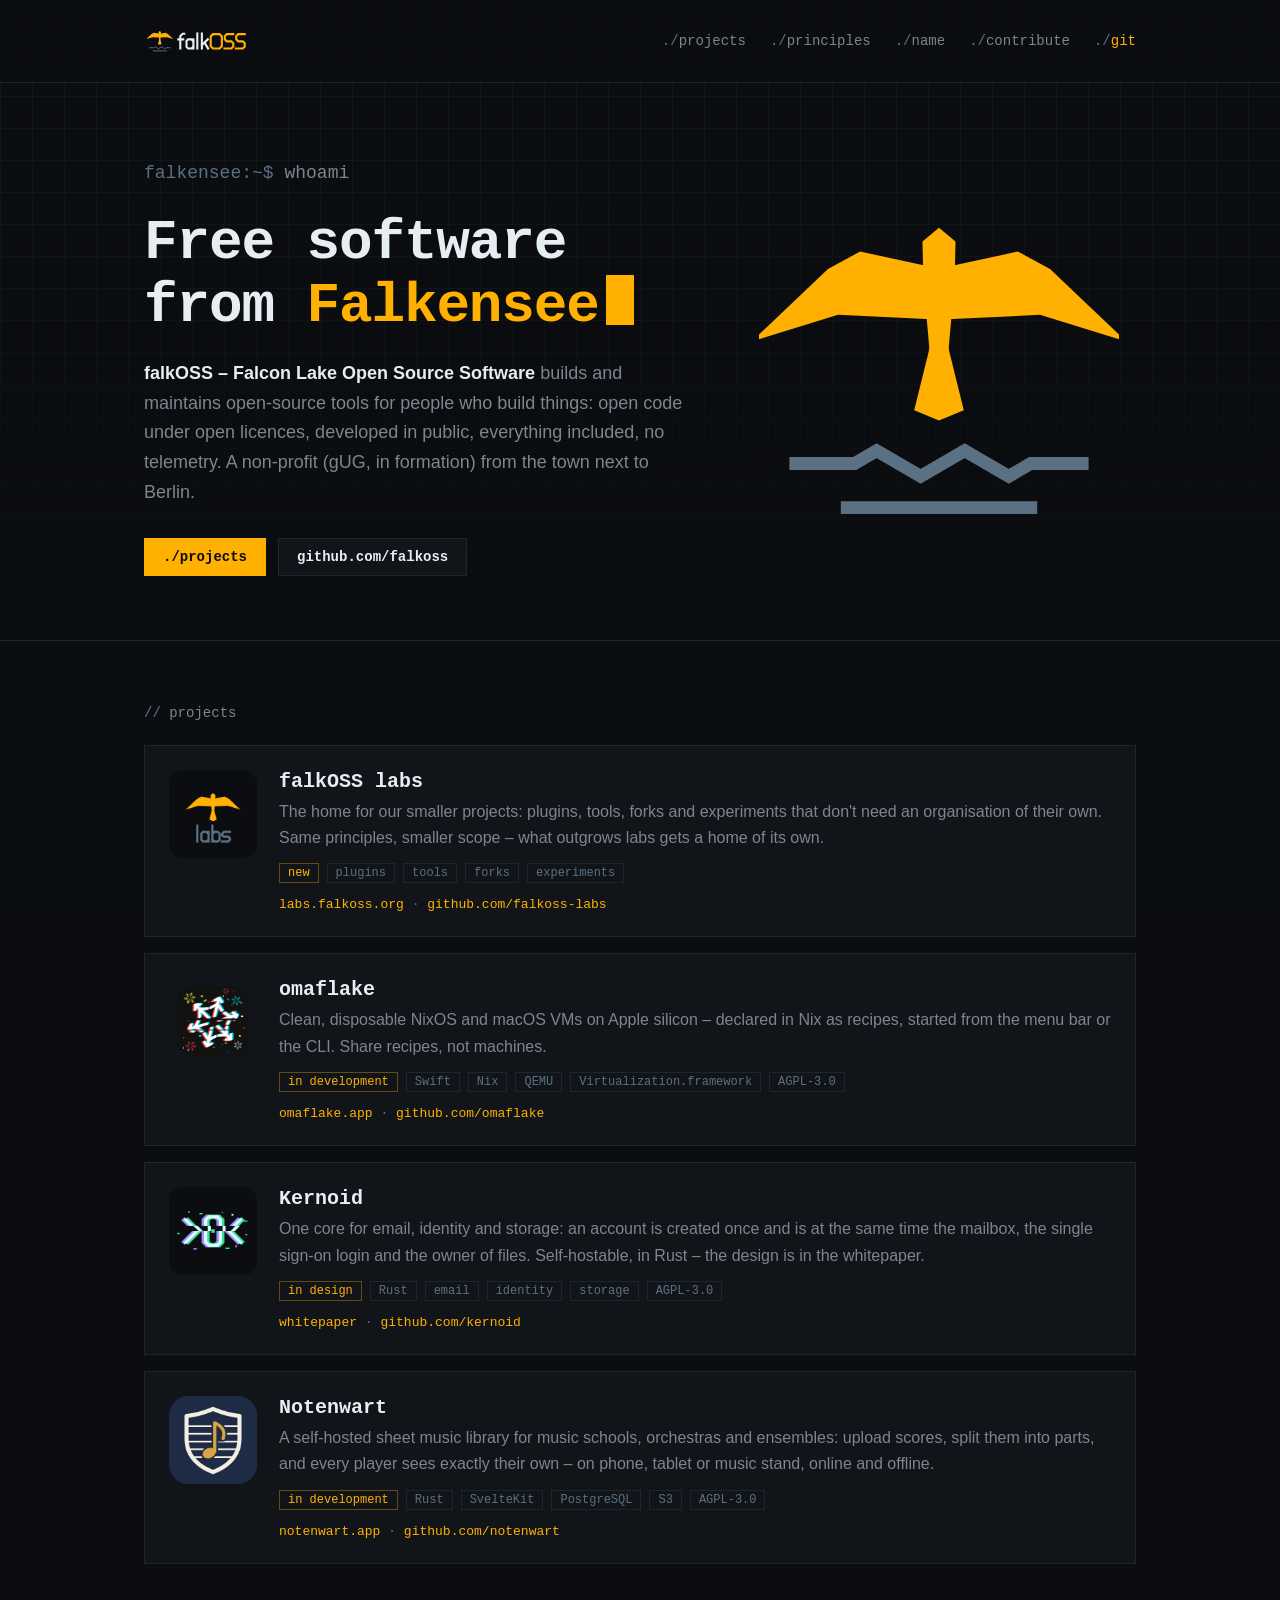
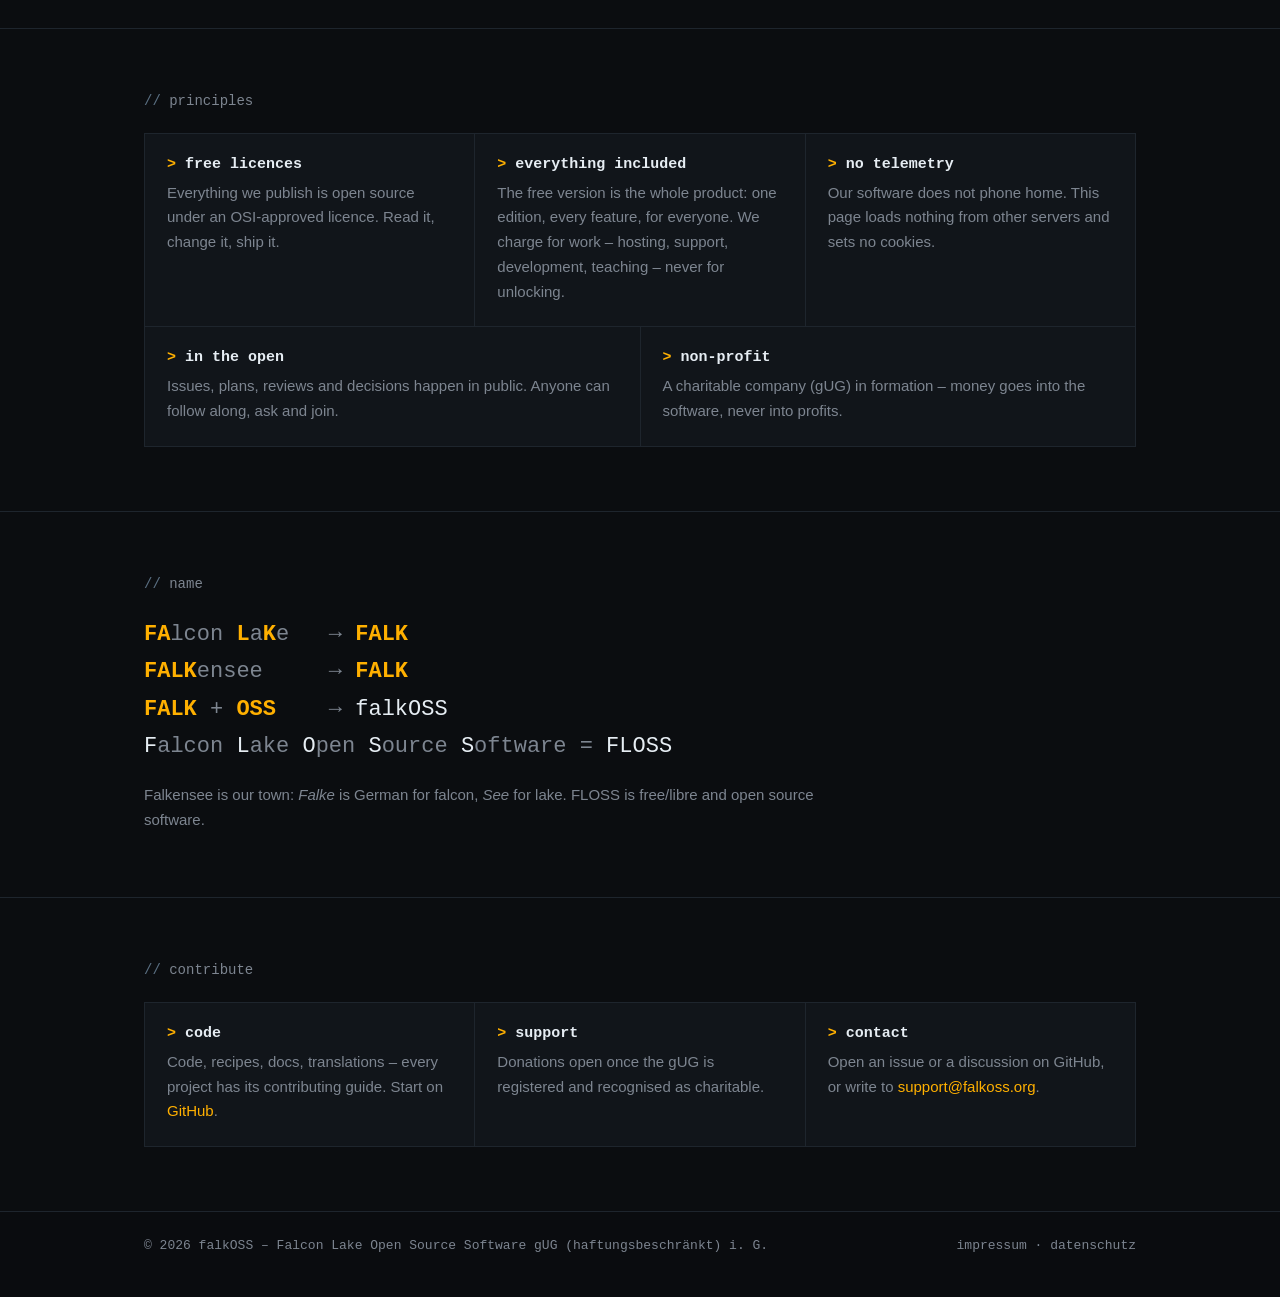
==== index.html @ 5c9d820a "Projects: Kernoid and Notenwart; order labs, omaflake, Kernoid, Notenwart Co-Authored-By: Claude Opu" ====
<!doctype html>
<html lang="en">
<head>
  <meta charset="utf-8">
  <meta name="viewport" content="width=device-width, initial-scale=1">
  <title>falkOSS – Falcon Lake Open Source Software</title>
  <meta name="description" content="falkOSS – Falcon Lake Open Source Software: a non-profit building free software from Falkensee, next to Berlin.">
  <meta name="theme-color" content="#0B0D10">
  <link rel="canonical" href="https://falkoss.org/">
  <meta property="og:type" content="website">
  <meta property="og:url" content="https://falkoss.org/">
  <meta property="og:site_name" content="falkOSS">
  <meta property="og:title" content="falkOSS – Falcon Lake Open Source Software">
  <meta property="og:description" content="Free software from Falkensee – open code, open licences, no tracking.">
  <meta property="og:image" content="https://falkoss.org/assets/social.png">
  <meta property="og:image:width" content="1280">
  <meta property="og:image:height" content="640">
  <meta name="twitter:card" content="summary_large_image">
  <link rel="icon" href="assets/favicon.ico" sizes="any">
  <link rel="icon" href="assets/favicon.svg" type="image/svg+xml">
  <link rel="apple-touch-icon" href="assets/apple-touch-icon.png">
  <link rel="manifest" href="assets/site.webmanifest">
  <link rel="stylesheet" href="style.css">
</head>
<body>
  <header>
    <div class="wrap">
      <a href="./" aria-label="falkOSS home"><img src="assets/falkoss-lockup-on-dark.svg" alt="falkOSS"></a>
      <nav>
        <a href="#projects">projects</a>
        <a href="#principles">principles</a>
        <a href="#name">name</a>
        <a href="#join">contribute</a>
        <a class="git" href="https://github.com/falkoss">git</a>
      </nav>
    </div>
  </header>

  <main>
    <div class="hero">
      <div class="wrap">
        <div>
          <p class="prompt"><b>falkensee:~$</b> whoami</p>
          <h1>Free software<br>from <span class="amber">Falkensee</span></h1>
          <p><strong>falkOSS – Falcon Lake Open Source Software</strong> builds and maintains open-source tools for
            people who build things: open code under open licences, developed in public, everything included, no telemetry. A non-profit
            (gUG, in formation) from the town next to Berlin.</p>
          <div class="buttons">
            <a class="button primary" href="#projects">./projects</a>
            <a class="button" href="https://github.com/falkoss">github.com/falkoss</a>
          </div>
        </div>
        <img class="mark" src="assets/falkoss-mark.svg" alt="" width="360" height="312">
      </div>
    </div>

    <section id="projects">
      <div class="wrap">
        <h2>projects</h2>
        <div class="project">
          <a href="https://labs.falkoss.org"><img src="assets/projects/falkoss-labs.png" alt="falkOSS labs"></a>
          <div>
            <h3><a href="https://labs.falkoss.org">falkOSS labs</a></h3>
            <p>The home for our smaller projects: plugins, tools, forks and experiments that don't need an organisation
              of their own. Same principles, smaller scope – what outgrows labs gets a home of its own.</p>
            <div class="tags"><span class="state">new</span><span>plugins</span><span>tools</span><span>forks</span><span>experiments</span></div>
            <p class="links"><a href="https://labs.falkoss.org">labs.falkoss.org</a> · <a href="https://github.com/falkoss-labs">github.com/falkoss-labs</a></p>
          </div>
        </div>
        <div class="project">
          <a href="https://omaflake.app"><img src="assets/projects/omaflake.png" alt="omaflake"></a>
          <div>
            <h3><a href="https://omaflake.app">omaflake</a></h3>
            <p>Clean, disposable NixOS and macOS VMs on Apple silicon – declared in Nix as recipes, started from the
              menu bar or the CLI. Share recipes, not machines.</p>
            <div class="tags"><span class="state">in development</span><span>Swift</span><span>Nix</span><span>QEMU</span><span>Virtualization.framework</span><span>AGPL-3.0</span></div>
            <p class="links"><a href="https://omaflake.app">omaflake.app</a> · <a href="https://github.com/omaflake">github.com/omaflake</a></p>
          </div>
        </div>
        <div class="project">
          <a href="https://github.com/kernoid"><img src="assets/projects/kernoid.png" alt="Kernoid"></a>
          <div>
            <h3><a href="https://github.com/kernoid">Kernoid</a></h3>
            <p>One core for email, identity and storage: an account is created once and is at the same time the
              mailbox, the single sign-on login and the owner of files. Self-hostable, in Rust – the design is in the
              whitepaper.</p>
            <div class="tags"><span class="state">in design</span><span>Rust</span><span>email</span><span>identity</span><span>storage</span><span>AGPL-3.0</span></div>
            <p class="links"><a href="https://github.com/kernoid/whitepaper">whitepaper</a> · <a href="https://github.com/kernoid">github.com/kernoid</a></p>
          </div>
        </div>
        <div class="project">
          <a href="https://notenwart.app"><img src="assets/projects/notenwart.png" alt="Notenwart"></a>
          <div>
            <h3><a href="https://notenwart.app">Notenwart</a></h3>
            <p>A self-hosted sheet music library for music schools, orchestras and ensembles: upload scores, split them
              into parts, and every player sees exactly their own – on phone, tablet or music stand, online and
              offline.</p>
            <div class="tags"><span class="state">in development</span><span>Rust</span><span>SvelteKit</span><span>PostgreSQL</span><span>S3</span><span>AGPL-3.0</span></div>
            <p class="links"><a href="https://notenwart.app">notenwart.app</a> · <a href="https://github.com/notenwart">github.com/notenwart</a></p>
          </div>
        </div>
      </div>
    </section>

    <section id="principles">
      <div class="wrap">
        <h2>principles</h2>
        <div class="grid">
          <div class="cell"><h3>free licences</h3><p>Everything we publish is open source under an OSI-approved licence. Read it, change it, ship it.</p></div>
          <div class="cell"><h3>everything included</h3><p>The free version is the whole product: one edition, every feature, for everyone. We charge for work – hosting, support, development, teaching – never for unlocking.</p></div>
          <div class="cell"><h3>no telemetry</h3><p>Our software does not phone home. This page loads nothing from other servers and sets no cookies.</p></div>
          <div class="cell"><h3>in the open</h3><p>Issues, plans, reviews and decisions happen in public. Anyone can follow along, ask and join.</p></div>
          <div class="cell"><h3>non-profit</h3><p>A charitable company (gUG) in formation – money goes into the software, never into profits.</p></div>
        </div>
      </div>
    </section>

    <section id="name">
      <div class="wrap">
        <h2>name</h2>
<pre class="story"><b>FA</b>lcon <b>L</b>a<b>K</b>e   → <b>FALK</b>
<b>FALK</b>ensee     → <b>FALK</b>
<b>FALK</b> + <b>OSS</b>    → <i>falkOSS</i>
<i>F</i>alcon <i>L</i>ake <i>O</i>pen <i>S</i>ource <i>S</i>oftware = <i>FLOSS</i></pre>
        <p class="small">Falkensee is our town: <em>Falke</em> is German for falcon, <em>See</em> for lake. FLOSS is free/libre and open source software.</p>
      </div>
    </section>

    <section id="join">
      <div class="wrap">
        <h2>contribute</h2>
        <div class="grid">
          <div class="cell"><h3>code</h3><p>Code, recipes, docs, translations – every project has its contributing guide. Start on <a href="https://github.com/falkoss">GitHub</a>.</p></div>
          <div class="cell"><h3>support</h3><p>Donations open once the gUG is registered and recognised as charitable.</p></div>
          <div class="cell"><h3>contact</h3><p>Open an issue or a discussion on GitHub, or write to <a href="mailto:support@falkoss.org">support@falkoss.org</a>.</p></div>
        </div>
      </div>
    </section>
  </main>

  <footer>
    <div class="wrap">
      <span>© 2026 falkOSS – Falcon Lake Open Source Software gUG (haftungsbeschränkt) i. G.</span>
      <span><a href="impressum.html">impressum</a> · <a href="datenschutz.html">datenschutz</a></span>
    </div>
  </footer>
</body>
</html>
---- style.css ----
/* SPDX-License-Identifier: AGPL-3.0-or-later */
/* falkOSS – one page. Terminal look: near-black, one amber accent, straight edges, monospace.
   Colours from brand/README.md; system fonts only, nothing loaded from elsewhere. */
:root {
  --night: #0B0D10;
  --panel: #11151A;
  --amber: #FFB000;
  --steel: #5B7083;
  --mist: #E6EDF3;
  --reed: #7D8590;
  --line: #1E252D;
  --mono: ui-monospace, "SF Mono", SFMono-Regular, Menlo, Consolas, "Liberation Mono", monospace;
  --sans: -apple-system, BlinkMacSystemFont, "Segoe UI", Roboto, "Helvetica Neue", Arial, sans-serif;
}

* { box-sizing: border-box; }
html { scroll-behavior: smooth; }
body {
  margin: 0;
  color: var(--mist);
  font: 16px/1.65 var(--sans);
  -webkit-font-smoothing: antialiased;
  /* a faint 32 px grid, like graph paper under a terminal */
  background:
    linear-gradient(var(--line) 1px, transparent 1px) 0 0 / 32px 32px,
    linear-gradient(90deg, var(--line) 1px, transparent 1px) 0 0 / 32px 32px,
    var(--night);
  background-attachment: fixed;
}
body::before {
  /* fade the grid out below the fold so text stays calm */
  content: ""; position: fixed; inset: 0; pointer-events: none;
  background: linear-gradient(to bottom, rgba(11, 13, 16, 0.55), rgba(11, 13, 16, 0.92) 60%);
}
main, header, footer { position: relative; }
a { color: var(--amber); text-decoration: none; }
a:hover { text-decoration: underline; text-underline-offset: 3px; }
::selection { background: var(--amber); color: var(--night); }
.wrap { max-width: 1040px; margin: 0 auto; padding: 0 24px; }
.mono { font-family: var(--mono); }
.dim { color: var(--reed); }
.amber { color: var(--amber); }

/* header */
header { padding: 24px 0; border-bottom: 1px solid var(--line); background: rgba(11, 13, 16, 0.85); }
header .wrap { display: flex; align-items: center; justify-content: space-between; gap: 24px; }
header img { height: 34px; display: block; }
nav { display: flex; gap: 24px; font: 14px var(--mono); }
nav a { color: var(--reed); }
nav a::before { content: "./"; color: var(--steel); }
nav a:hover { color: var(--mist); text-decoration: none; }
nav a.git { color: var(--amber); }

/* hero */
.hero { padding: 80px 0 64px; }
.hero .wrap { display: grid; grid-template-columns: 1.4fr 1fr; gap: 48px; align-items: center; }
.prompt { font: 15px var(--mono); color: var(--reed); margin: 0 0 18px; }
.prompt b { color: var(--steel); font-weight: 400; }
.hero h1 { font: 700 clamp(34px, 5.4vw, 56px)/1.1 var(--mono); margin: 0 0 22px; letter-spacing: -0.02em; }
.hero h1 .amber::after {
  content: ""; display: inline-block; width: 0.5em; height: 0.9em; margin-left: 0.12em; vertical-align: -0.08em;
  background: var(--amber); animation: blink 1.1s steps(1) infinite;
}
@keyframes blink { 50% { opacity: 0; } }
@media (prefers-reduced-motion: reduce) { .hero h1 .amber::after { animation: none; } }
.hero p { color: var(--reed); font-size: 18px; margin: 0 0 30px; max-width: 36em; }
.hero p strong { color: var(--mist); font-weight: 600; }
.hero .mark { width: 100%; max-width: 360px; justify-self: center; }
.buttons { display: flex; flex-wrap: wrap; gap: 12px; }
.button { display: inline-block; padding: 10px 18px; border: 1px solid var(--line); font: 600 14px var(--mono); color: var(--mist); background: var(--panel); }
.button.primary { background: var(--amber); border-color: var(--amber); color: var(--night); }
.button:hover { text-decoration: none; border-color: var(--amber); }

/* sections */
section { padding: 64px 0; border-top: 1px solid var(--line); }
section h2 { font: 400 14px var(--mono); color: var(--reed); margin: 0 0 24px; }
section h2::before { content: "// "; color: var(--steel); }
/* flex, not grid: the last row stretches, so no empty slot shows the line colour */
.grid { display: flex; flex-wrap: wrap; gap: 1px; background: var(--line); border: 1px solid var(--line); }
.cell { flex: 1 1 280px; background: var(--panel); padding: 22px; }
.cell h3 { margin: 0 0 8px; font: 600 15px var(--mono); color: var(--mist); }
.cell h3::before { content: "> "; color: var(--amber); }
.cell p { margin: 0; color: var(--reed); font-size: 15px; }

.project { display: grid; grid-template-columns: 88px 1fr; gap: 22px; align-items: start; background: var(--panel); border: 1px solid var(--line); padding: 24px; }
.project img { width: 88px; height: 88px; display: block; }
.project h3 { margin: 0 0 6px; font: 700 20px var(--mono); }
.project + .project { margin-top: 16px; }
.project h3 a { color: var(--mist); }
.project h3 a:hover { color: var(--amber); text-decoration: none; }
.project .links { margin: 14px 0 0; font: 13px var(--mono); color: var(--steel); }
.project p { margin: 0 0 12px; color: var(--reed); }
.tags { display: flex; flex-wrap: wrap; gap: 8px; font: 12px var(--mono); }
.tags span { border: 1px solid var(--line); padding: 2px 8px; color: var(--steel); }
.tags .state { color: var(--amber); border-color: rgba(255, 176, 0, 0.35); }

/* the name */
pre.story { font: clamp(15px, 2.4vw, 22px)/1.7 var(--mono); margin: 0 0 18px; color: var(--reed); white-space: pre-wrap; }
pre.story b { color: var(--amber); font-weight: 700; }
pre.story i { color: var(--mist); font-style: normal; }
.small { color: var(--reed); font-size: 15px; margin: 0; max-width: 46em; }

/* footer */
footer { border-top: 1px solid var(--line); padding: 26px 0 44px; color: var(--reed); font: 13px var(--mono); background: rgba(11, 13, 16, 0.9); }
footer .wrap { display: flex; flex-wrap: wrap; justify-content: space-between; gap: 12px; }
footer a { color: var(--reed); }
footer a:hover { color: var(--mist); }

/* legal pages */
.legal { padding: 40px 0 72px; max-width: 760px; }
.legal h1 { font: 700 30px var(--mono); margin: 0 0 24px; }
.legal h2 { font: 600 16px var(--mono); margin: 32px 0 8px; color: var(--mist); }
.legal h2::before { content: ""; }
.legal p, .legal li { color: var(--reed); }
.draft { border: 1px dashed var(--amber); padding: 12px 16px; color: var(--amber); font: 14px var(--mono); }

@media (max-width: 760px) {
  .hero { padding-top: 48px; }
  .hero .wrap { grid-template-columns: 1fr; }
  .hero .mark { max-width: 200px; order: -1; justify-self: start; }
  nav a:not(.git) { display: none; }
  .project { grid-template-columns: 1fr; }
}
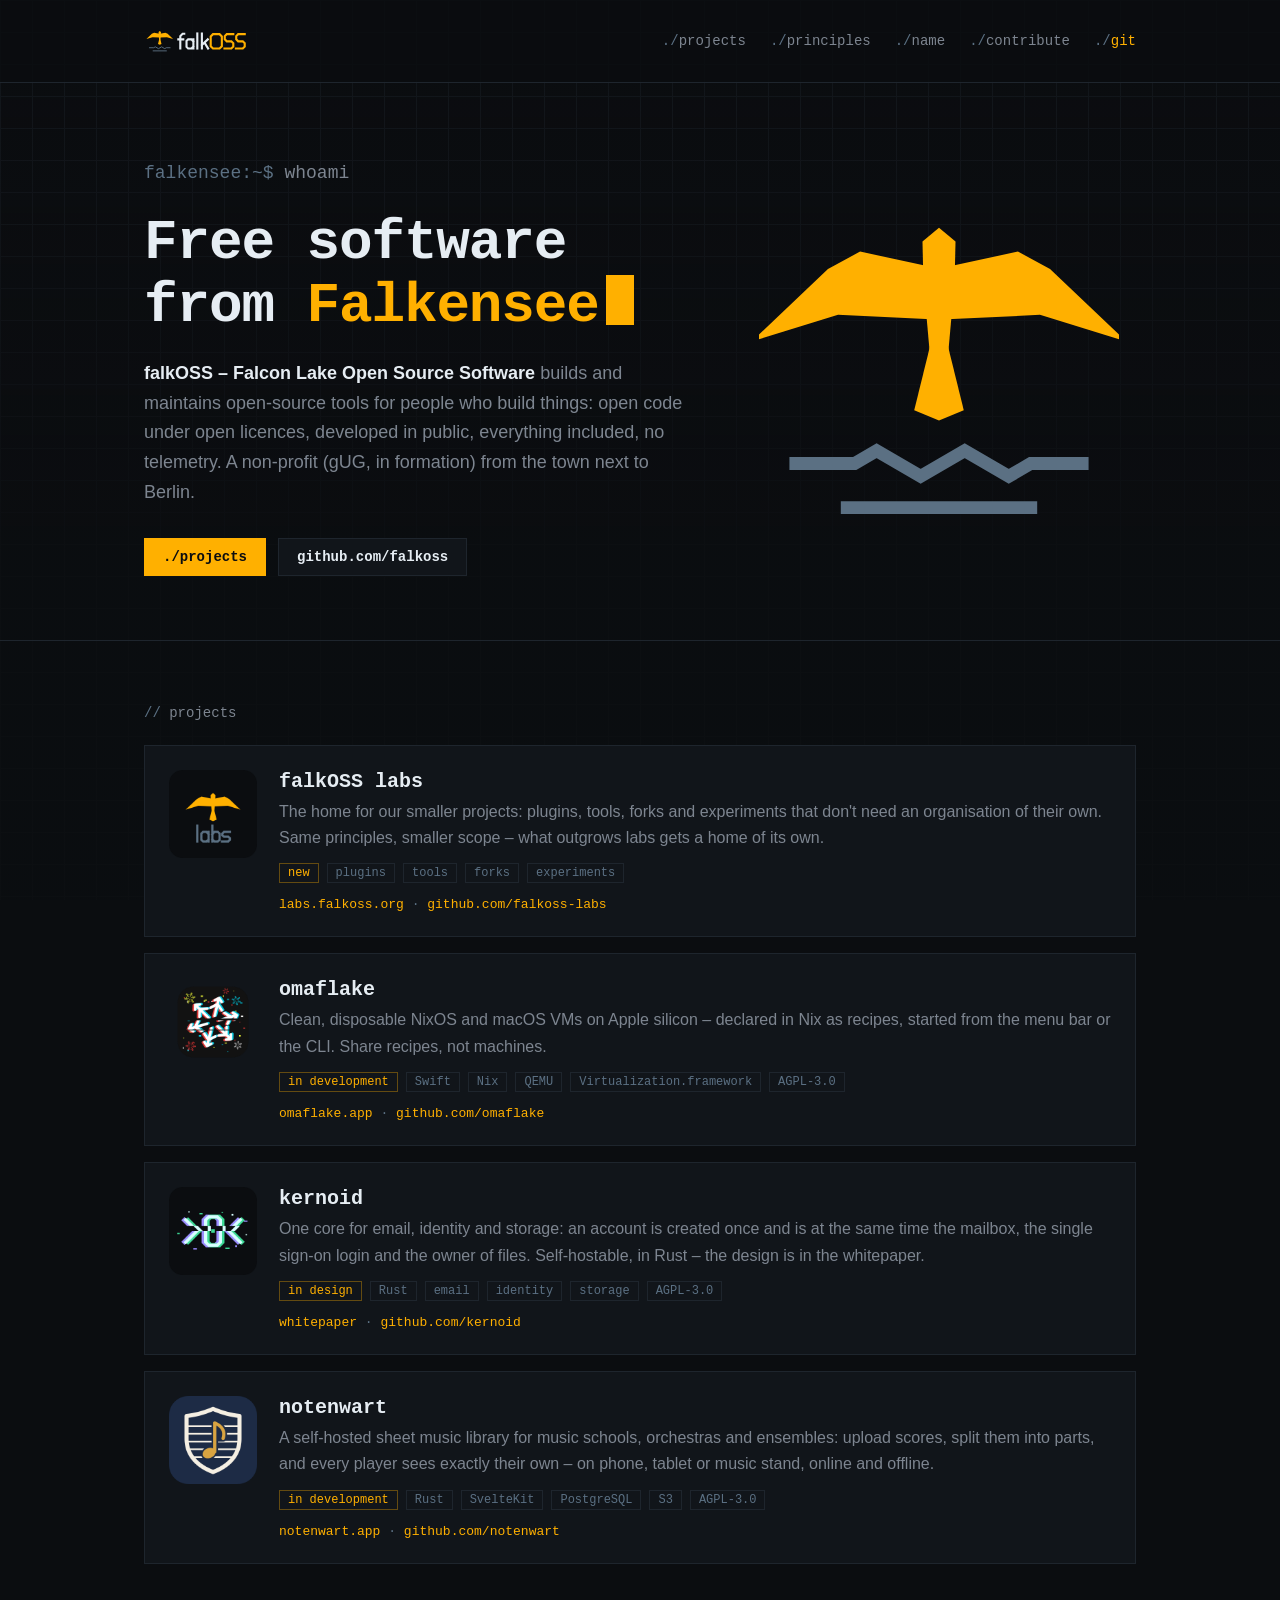
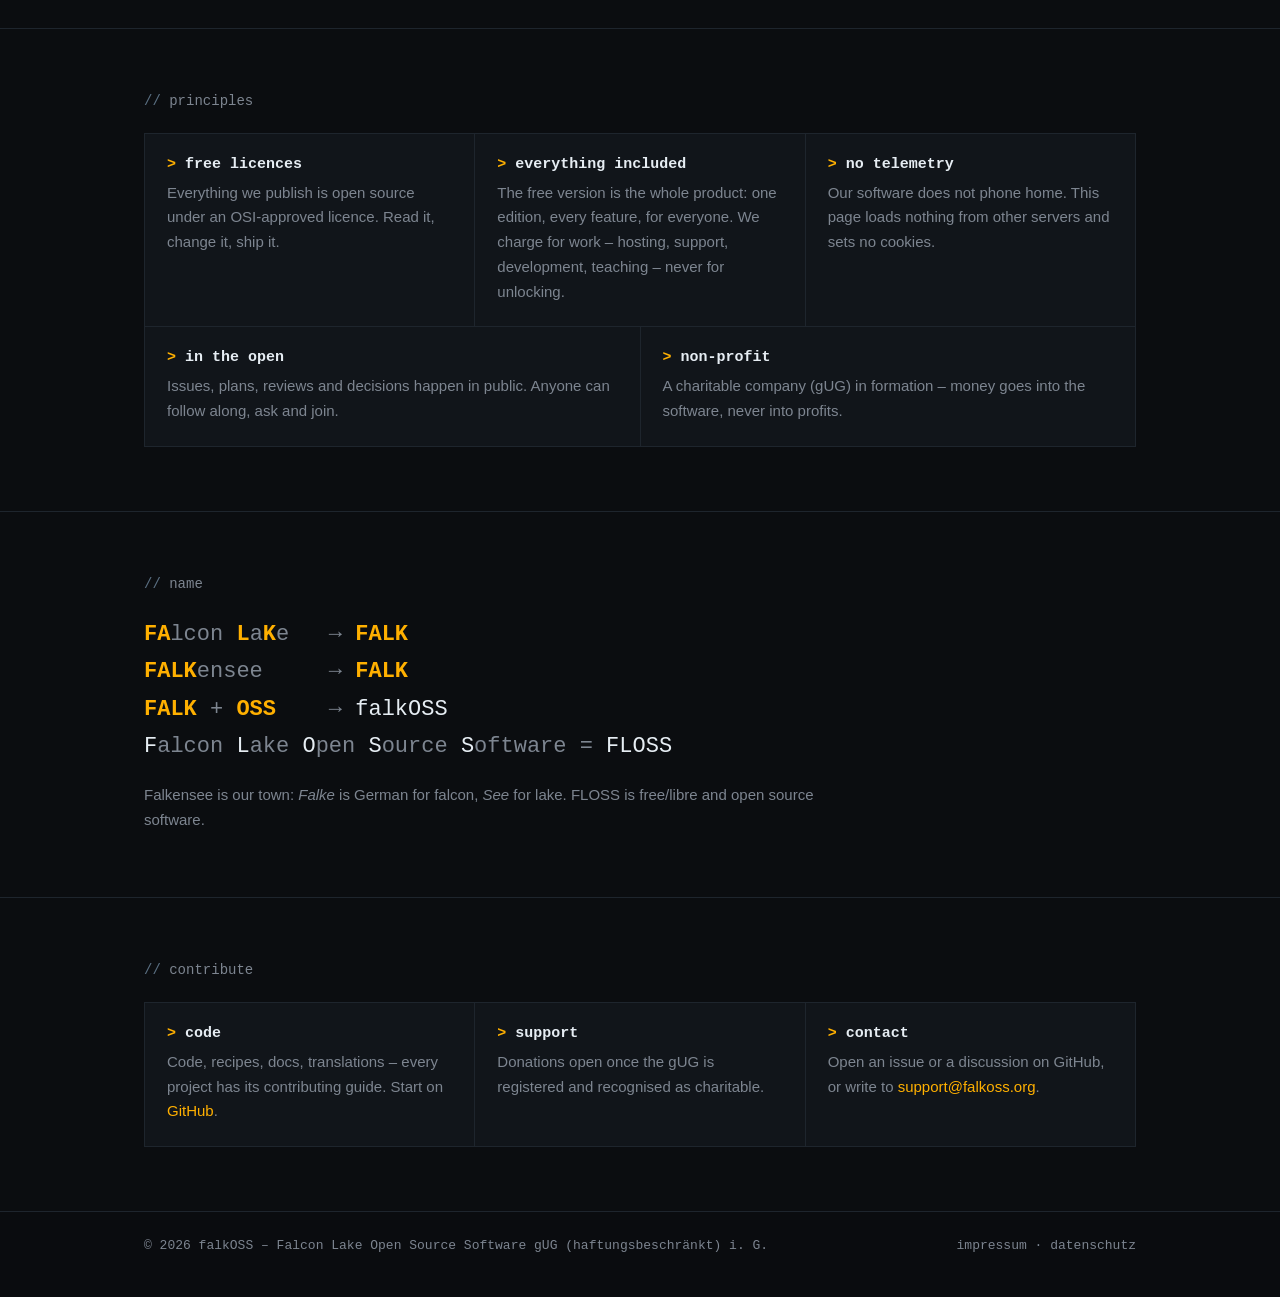
==== commit 01ffddfb: "Project names in lowercase: kernoid, notenwart Co-Authored-By: Claude Opus 5.5 <noreply@anthropic.co" ====
--- a/index.html
+++ b/index.html
@@ -78,9 +78,9 @@
           </div>
         </div>
         <div class="project">
-          <a href="https://github.com/kernoid"><img src="assets/projects/kernoid.png" alt="Kernoid"></a>
+          <a href="https://github.com/kernoid"><img src="assets/projects/kernoid.png" alt="kernoid"></a>
           <div>
-            <h3><a href="https://github.com/kernoid">Kernoid</a></h3>
+            <h3><a href="https://github.com/kernoid">kernoid</a></h3>
             <p>One core for email, identity and storage: an account is created once and is at the same time the
               mailbox, the single sign-on login and the owner of files. Self-hostable, in Rust – the design is in the
               whitepaper.</p>
@@ -89,9 +89,9 @@
           </div>
         </div>
         <div class="project">
-          <a href="https://notenwart.app"><img src="assets/projects/notenwart.png" alt="Notenwart"></a>
+          <a href="https://notenwart.app"><img src="assets/projects/notenwart.png" alt="notenwart"></a>
           <div>
-            <h3><a href="https://notenwart.app">Notenwart</a></h3>
+            <h3><a href="https://notenwart.app">notenwart</a></h3>
             <p>A self-hosted sheet music library for music schools, orchestras and ensembles: upload scores, split them
               into parts, and every player sees exactly their own – on phone, tablet or music stand, online and
               offline.</p>
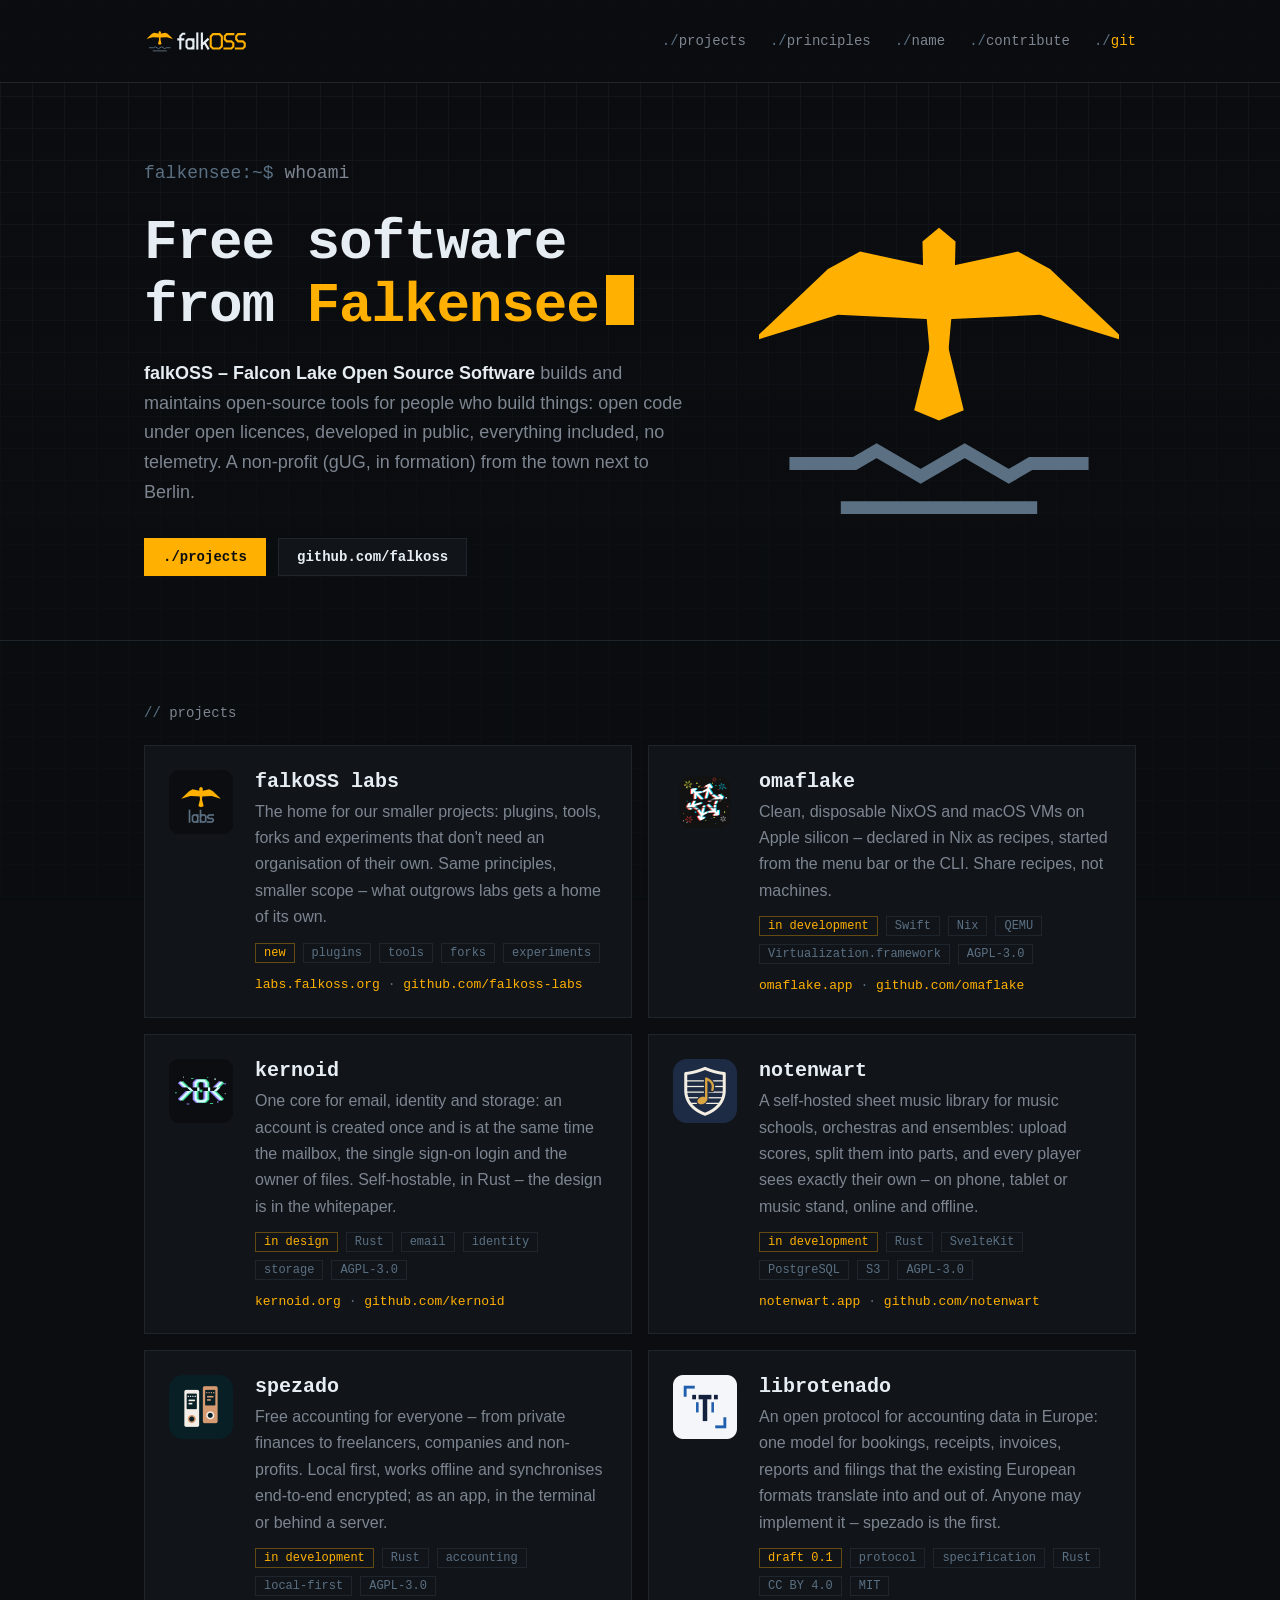
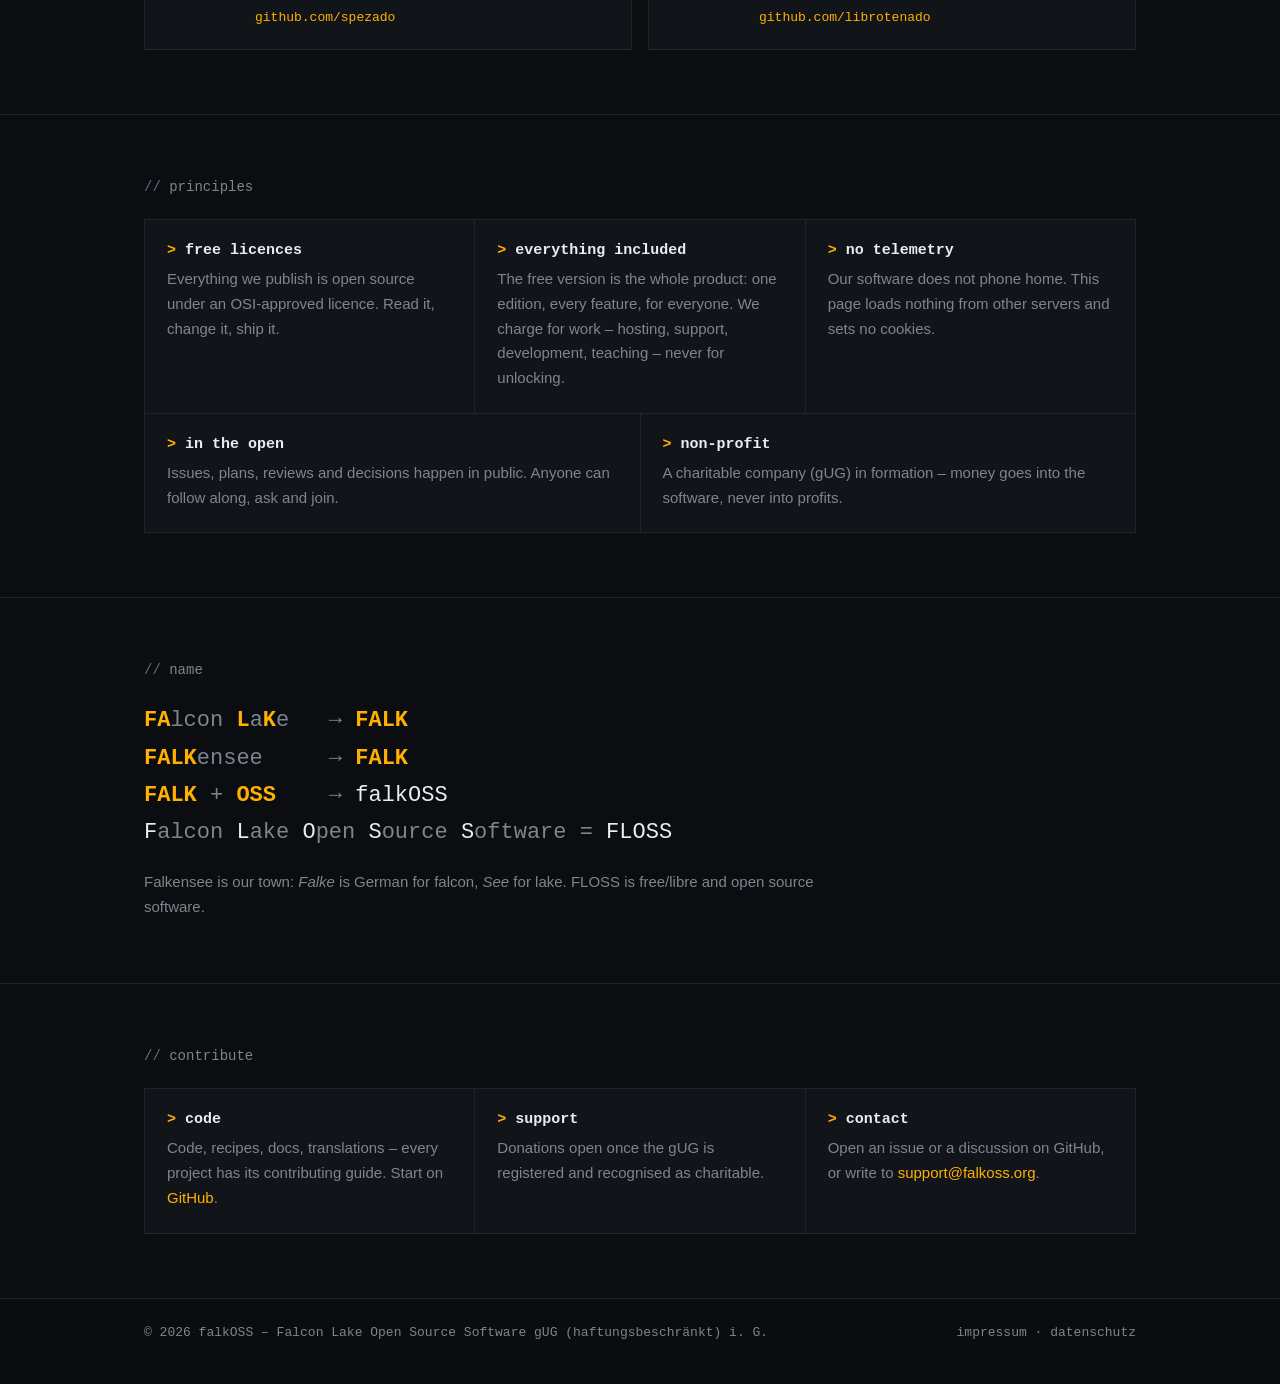
==== commit 5dfaa021: "Projects: add spezado and librotenado, kernoid.org; two-column grid Co-Authored-By: Claude Opus 5.5 " ====
--- a/index.html
+++ b/index.html
@@ -57,6 +57,7 @@
     <section id="projects">
       <div class="wrap">
         <h2>projects</h2>
+        <div class="projects">
         <div class="project">
           <a href="https://labs.falkoss.org"><img src="assets/projects/falkoss-labs.png" alt="falkOSS labs"></a>
           <div>
@@ -78,14 +79,14 @@
           </div>
         </div>
         <div class="project">
-          <a href="https://github.com/kernoid"><img src="assets/projects/kernoid.png" alt="kernoid"></a>
+          <a href="https://kernoid.org"><img src="assets/projects/kernoid.png" alt="kernoid"></a>
           <div>
-            <h3><a href="https://github.com/kernoid">kernoid</a></h3>
+            <h3><a href="https://kernoid.org">kernoid</a></h3>
             <p>One core for email, identity and storage: an account is created once and is at the same time the
               mailbox, the single sign-on login and the owner of files. Self-hostable, in Rust – the design is in the
               whitepaper.</p>
             <div class="tags"><span class="state">in design</span><span>Rust</span><span>email</span><span>identity</span><span>storage</span><span>AGPL-3.0</span></div>
-            <p class="links"><a href="https://github.com/kernoid/whitepaper">whitepaper</a> · <a href="https://github.com/kernoid">github.com/kernoid</a></p>
+            <p class="links"><a href="https://kernoid.org">kernoid.org</a> · <a href="https://github.com/kernoid">github.com/kernoid</a></p>
           </div>
         </div>
         <div class="project">
@@ -98,6 +99,29 @@
             <div class="tags"><span class="state">in development</span><span>Rust</span><span>SvelteKit</span><span>PostgreSQL</span><span>S3</span><span>AGPL-3.0</span></div>
             <p class="links"><a href="https://notenwart.app">notenwart.app</a> · <a href="https://github.com/notenwart">github.com/notenwart</a></p>
           </div>
+        </div>
+        <div class="project">
+          <a href="https://github.com/spezado"><img src="assets/projects/spezado.png" alt="spezado"></a>
+          <div>
+            <h3><a href="https://github.com/spezado">spezado</a></h3>
+            <p>Free accounting for everyone – from private finances to freelancers, companies and non-profits. Local
+              first, works offline and synchronises end-to-end encrypted; as an app, in the terminal or behind a
+              server.</p>
+            <div class="tags"><span class="state">in development</span><span>Rust</span><span>accounting</span><span>local-first</span><span>AGPL-3.0</span></div>
+            <p class="links"><a href="https://github.com/spezado">github.com/spezado</a></p>
+          </div>
+        </div>
+        <div class="project">
+          <a href="https://github.com/librotenado"><img src="assets/projects/librotenado.png" alt="librotenado"></a>
+          <div>
+            <h3><a href="https://github.com/librotenado">librotenado</a></h3>
+            <p>An open protocol for accounting data in Europe: one model for bookings, receipts, invoices, reports and
+              filings that the existing European formats translate into and out of. Anyone may implement it –
+              spezado is the first.</p>
+            <div class="tags"><span class="state">draft 0.1</span><span>protocol</span><span>specification</span><span>Rust</span><span>CC BY 4.0</span><span>MIT</span></div>
+            <p class="links"><a href="https://github.com/librotenado">github.com/librotenado</a></p>
+          </div>
+        </div>
         </div>
       </div>
     </section>
--- a/style.css
+++ b/style.css
@@ -82,10 +82,11 @@
 .cell h3::before { content: "> "; color: var(--amber); }
 .cell p { margin: 0; color: var(--reed); font-size: 15px; }
 
-.project { display: grid; grid-template-columns: 88px 1fr; gap: 22px; align-items: start; background: var(--panel); border: 1px solid var(--line); padding: 24px; }
-.project img { width: 88px; height: 88px; display: block; }
+.project { display: grid; grid-template-columns: 64px 1fr; gap: 22px; align-items: start; background: var(--panel); border: 1px solid var(--line); padding: 24px; }
+.project img { width: 64px; height: 64px; display: block; }
 .project h3 { margin: 0 0 6px; font: 700 20px var(--mono); }
-.project + .project { margin-top: 16px; }
+/* two columns from six projects on; one again on narrow screens */
+.projects { display: grid; grid-template-columns: 1fr 1fr; gap: 16px; }
 .project h3 a { color: var(--mist); }
 .project h3 a:hover { color: var(--amber); text-decoration: none; }
 .project .links { margin: 14px 0 0; font: 13px var(--mono); color: var(--steel); }
@@ -114,6 +115,8 @@
 .legal p, .legal li { color: var(--reed); }
 .draft { border: 1px dashed var(--amber); padding: 12px 16px; color: var(--amber); font: 14px var(--mono); }
 
+@media (max-width: 900px) { .projects { grid-template-columns: 1fr; } }
+
 @media (max-width: 760px) {
   .hero { padding-top: 48px; }
   .hero .wrap { grid-template-columns: 1fr; }
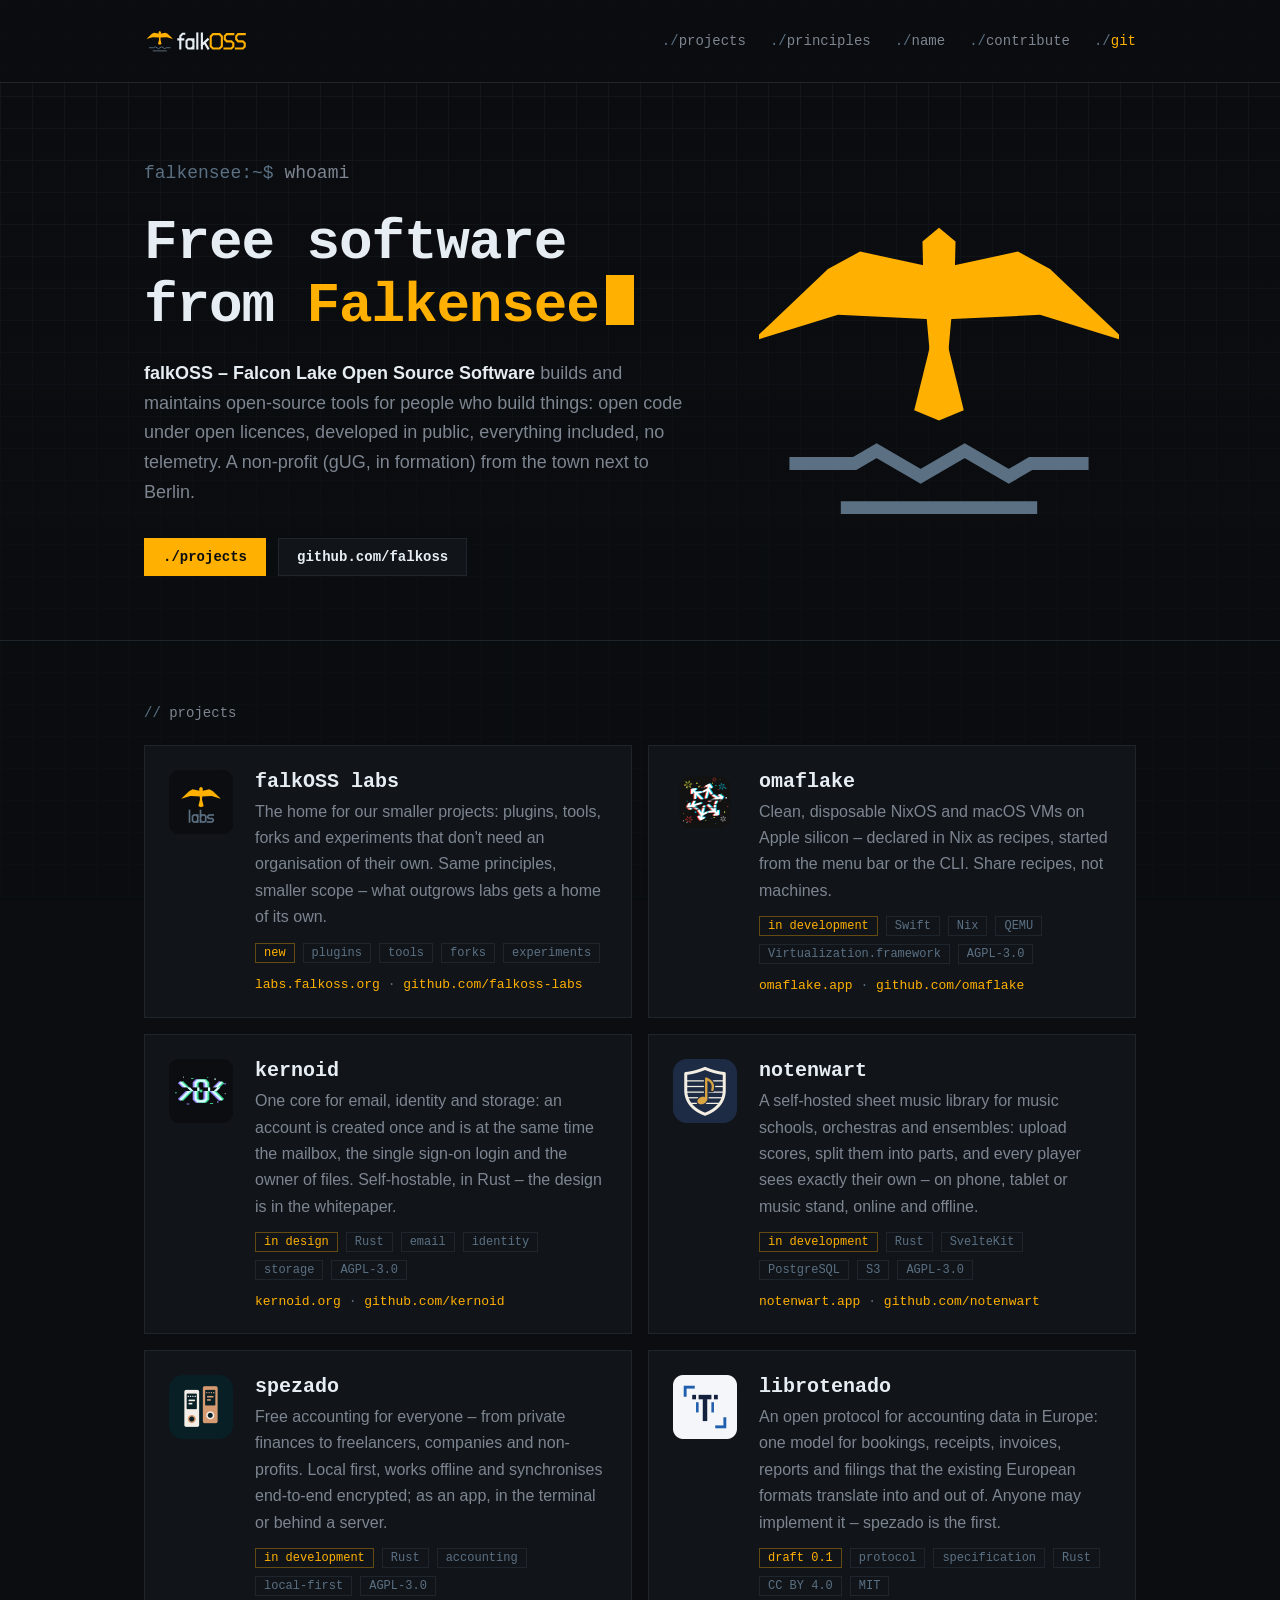
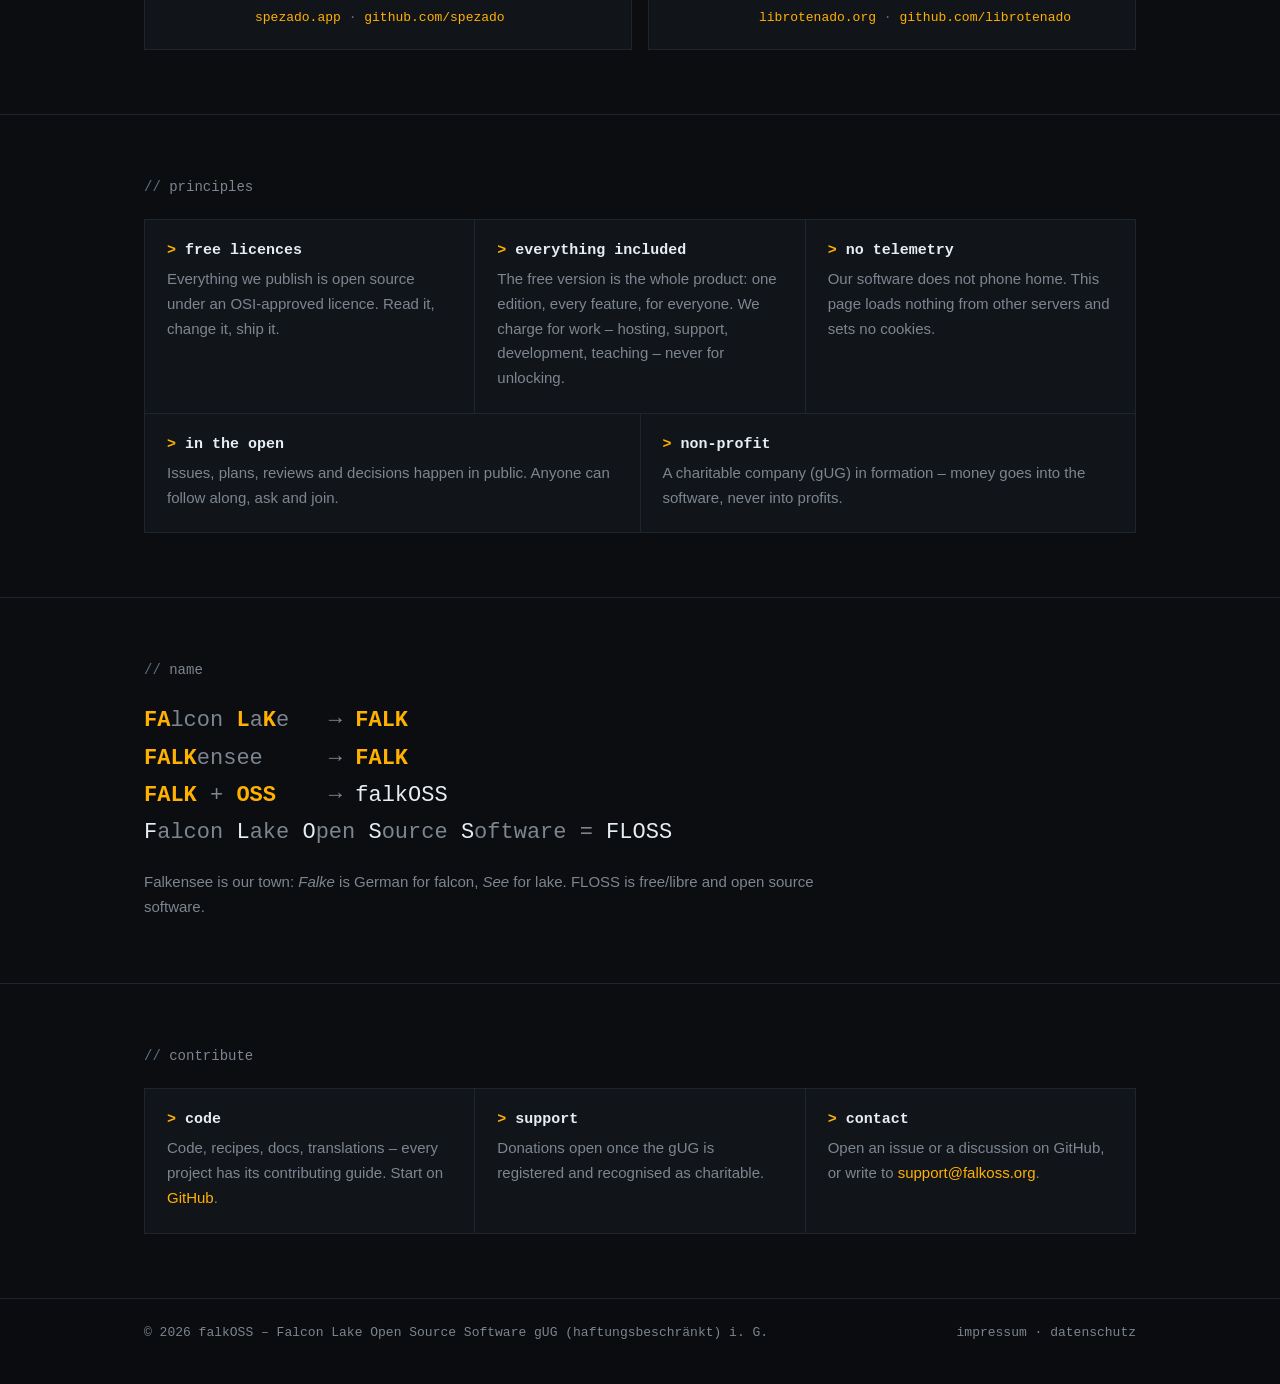
==== commit e3d88376: "Link spezado.app and librotenado.org Co-Authored-By: Claude Opus 5.5 <noreply@anthropic.com>" ====
--- a/index.html
+++ b/index.html
@@ -101,25 +101,25 @@
           </div>
         </div>
         <div class="project">
-          <a href="https://github.com/spezado"><img src="assets/projects/spezado.png" alt="spezado"></a>
+          <a href="https://spezado.app"><img src="assets/projects/spezado.png" alt="spezado"></a>
           <div>
-            <h3><a href="https://github.com/spezado">spezado</a></h3>
+            <h3><a href="https://spezado.app">spezado</a></h3>
             <p>Free accounting for everyone – from private finances to freelancers, companies and non-profits. Local
               first, works offline and synchronises end-to-end encrypted; as an app, in the terminal or behind a
               server.</p>
             <div class="tags"><span class="state">in development</span><span>Rust</span><span>accounting</span><span>local-first</span><span>AGPL-3.0</span></div>
-            <p class="links"><a href="https://github.com/spezado">github.com/spezado</a></p>
+            <p class="links"><a href="https://spezado.app">spezado.app</a> · <a href="https://github.com/spezado">github.com/spezado</a></p>
           </div>
         </div>
         <div class="project">
-          <a href="https://github.com/librotenado"><img src="assets/projects/librotenado.png" alt="librotenado"></a>
+          <a href="https://librotenado.org"><img src="assets/projects/librotenado.png" alt="librotenado"></a>
           <div>
-            <h3><a href="https://github.com/librotenado">librotenado</a></h3>
+            <h3><a href="https://librotenado.org">librotenado</a></h3>
             <p>An open protocol for accounting data in Europe: one model for bookings, receipts, invoices, reports and
               filings that the existing European formats translate into and out of. Anyone may implement it –
               spezado is the first.</p>
             <div class="tags"><span class="state">draft 0.1</span><span>protocol</span><span>specification</span><span>Rust</span><span>CC BY 4.0</span><span>MIT</span></div>
-            <p class="links"><a href="https://github.com/librotenado">github.com/librotenado</a></p>
+            <p class="links"><a href="https://librotenado.org">librotenado.org</a> · <a href="https://github.com/librotenado">github.com/librotenado</a></p>
           </div>
         </div>
         </div>
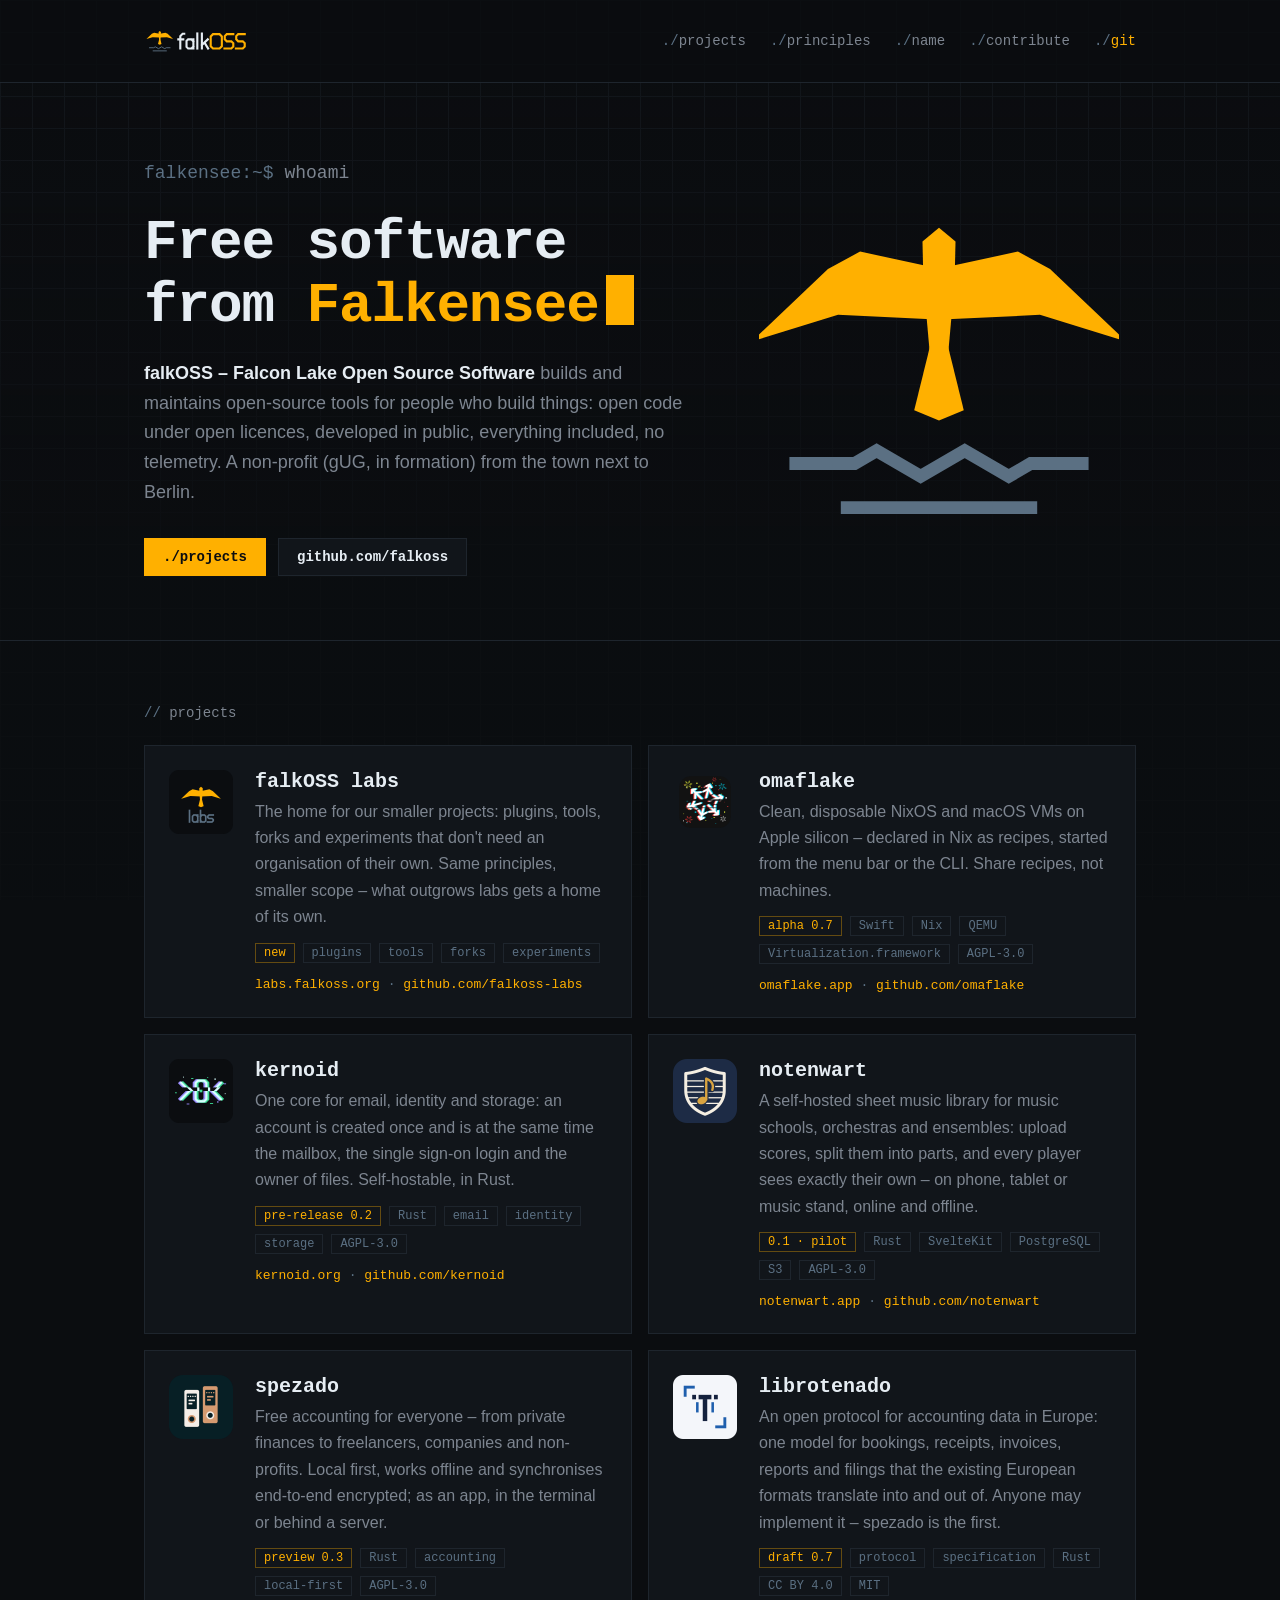
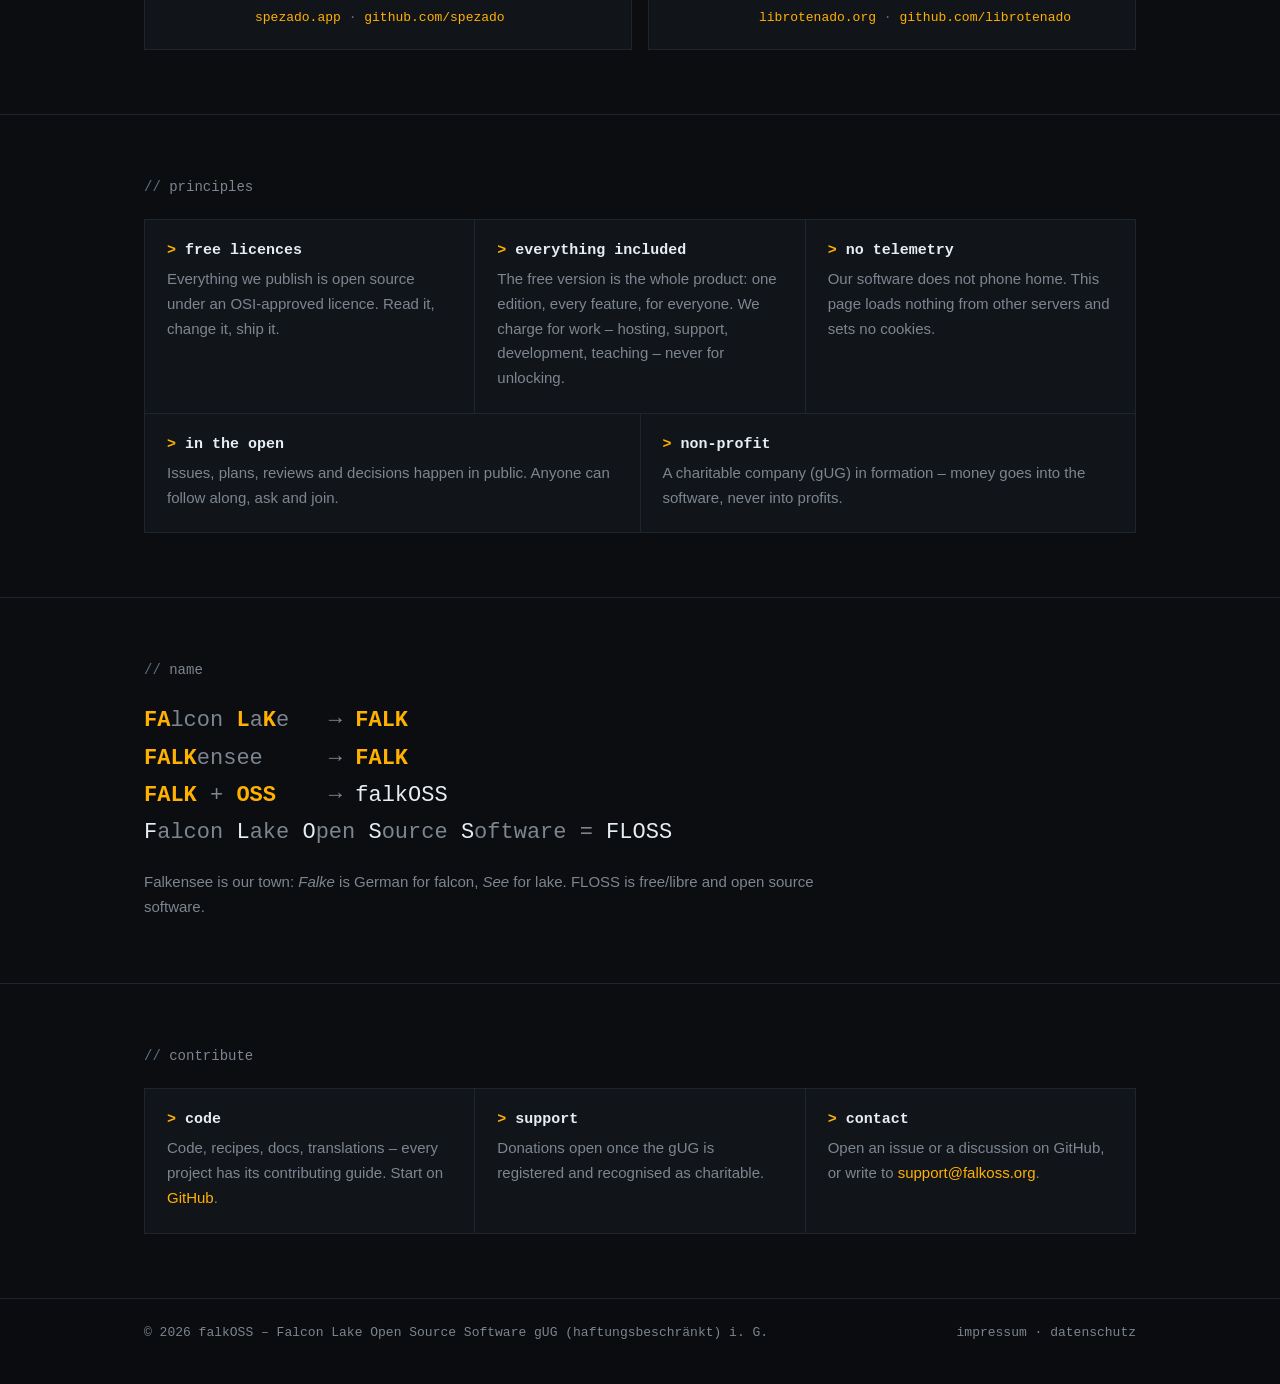
==== commit 2de0404e: "Project status from the current releases kernoid is no longer in design: pre-release 0.2. omaflake a" ====
--- a/index.html
+++ b/index.html
@@ -74,7 +74,7 @@
             <h3><a href="https://omaflake.app">omaflake</a></h3>
             <p>Clean, disposable NixOS and macOS VMs on Apple silicon – declared in Nix as recipes, started from the
               menu bar or the CLI. Share recipes, not machines.</p>
-            <div class="tags"><span class="state">in development</span><span>Swift</span><span>Nix</span><span>QEMU</span><span>Virtualization.framework</span><span>AGPL-3.0</span></div>
+            <div class="tags"><span class="state">alpha 0.7</span><span>Swift</span><span>Nix</span><span>QEMU</span><span>Virtualization.framework</span><span>AGPL-3.0</span></div>
             <p class="links"><a href="https://omaflake.app">omaflake.app</a> · <a href="https://github.com/omaflake">github.com/omaflake</a></p>
           </div>
         </div>
@@ -83,9 +83,8 @@
           <div>
             <h3><a href="https://kernoid.org">kernoid</a></h3>
             <p>One core for email, identity and storage: an account is created once and is at the same time the
-              mailbox, the single sign-on login and the owner of files. Self-hostable, in Rust – the design is in the
-              whitepaper.</p>
-            <div class="tags"><span class="state">in design</span><span>Rust</span><span>email</span><span>identity</span><span>storage</span><span>AGPL-3.0</span></div>
+              mailbox, the single sign-on login and the owner of files. Self-hostable, in Rust.</p>
+            <div class="tags"><span class="state">pre-release 0.2</span><span>Rust</span><span>email</span><span>identity</span><span>storage</span><span>AGPL-3.0</span></div>
             <p class="links"><a href="https://kernoid.org">kernoid.org</a> · <a href="https://github.com/kernoid">github.com/kernoid</a></p>
           </div>
         </div>
@@ -96,7 +95,7 @@
             <p>A self-hosted sheet music library for music schools, orchestras and ensembles: upload scores, split them
               into parts, and every player sees exactly their own – on phone, tablet or music stand, online and
               offline.</p>
-            <div class="tags"><span class="state">in development</span><span>Rust</span><span>SvelteKit</span><span>PostgreSQL</span><span>S3</span><span>AGPL-3.0</span></div>
+            <div class="tags"><span class="state">0.1 · pilot</span><span>Rust</span><span>SvelteKit</span><span>PostgreSQL</span><span>S3</span><span>AGPL-3.0</span></div>
             <p class="links"><a href="https://notenwart.app">notenwart.app</a> · <a href="https://github.com/notenwart">github.com/notenwart</a></p>
           </div>
         </div>
@@ -107,7 +106,7 @@
             <p>Free accounting for everyone – from private finances to freelancers, companies and non-profits. Local
               first, works offline and synchronises end-to-end encrypted; as an app, in the terminal or behind a
               server.</p>
-            <div class="tags"><span class="state">in development</span><span>Rust</span><span>accounting</span><span>local-first</span><span>AGPL-3.0</span></div>
+            <div class="tags"><span class="state">preview 0.3</span><span>Rust</span><span>accounting</span><span>local-first</span><span>AGPL-3.0</span></div>
             <p class="links"><a href="https://spezado.app">spezado.app</a> · <a href="https://github.com/spezado">github.com/spezado</a></p>
           </div>
         </div>
@@ -118,7 +117,7 @@
             <p>An open protocol for accounting data in Europe: one model for bookings, receipts, invoices, reports and
               filings that the existing European formats translate into and out of. Anyone may implement it –
               spezado is the first.</p>
-            <div class="tags"><span class="state">draft 0.1</span><span>protocol</span><span>specification</span><span>Rust</span><span>CC BY 4.0</span><span>MIT</span></div>
+            <div class="tags"><span class="state">draft 0.7</span><span>protocol</span><span>specification</span><span>Rust</span><span>CC BY 4.0</span><span>MIT</span></div>
             <p class="links"><a href="https://librotenado.org">librotenado.org</a> · <a href="https://github.com/librotenado">github.com/librotenado</a></p>
           </div>
         </div>
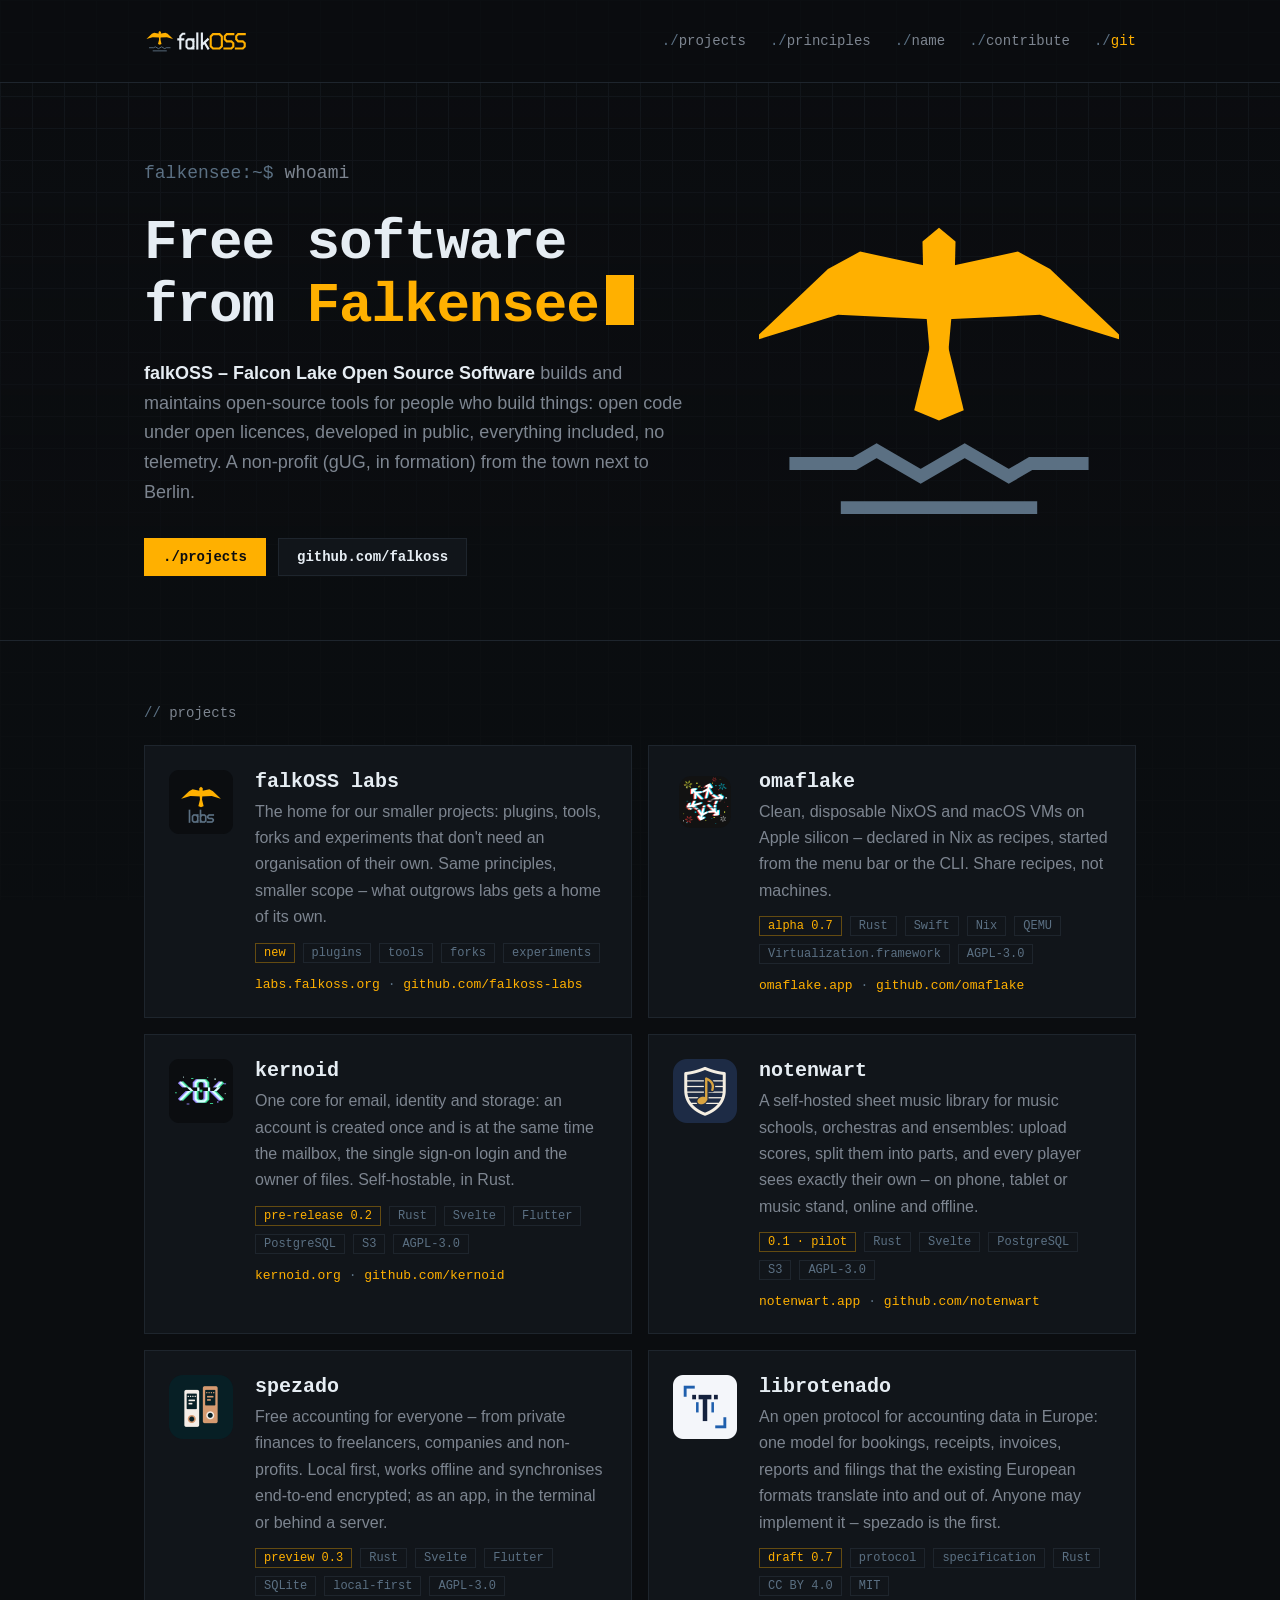
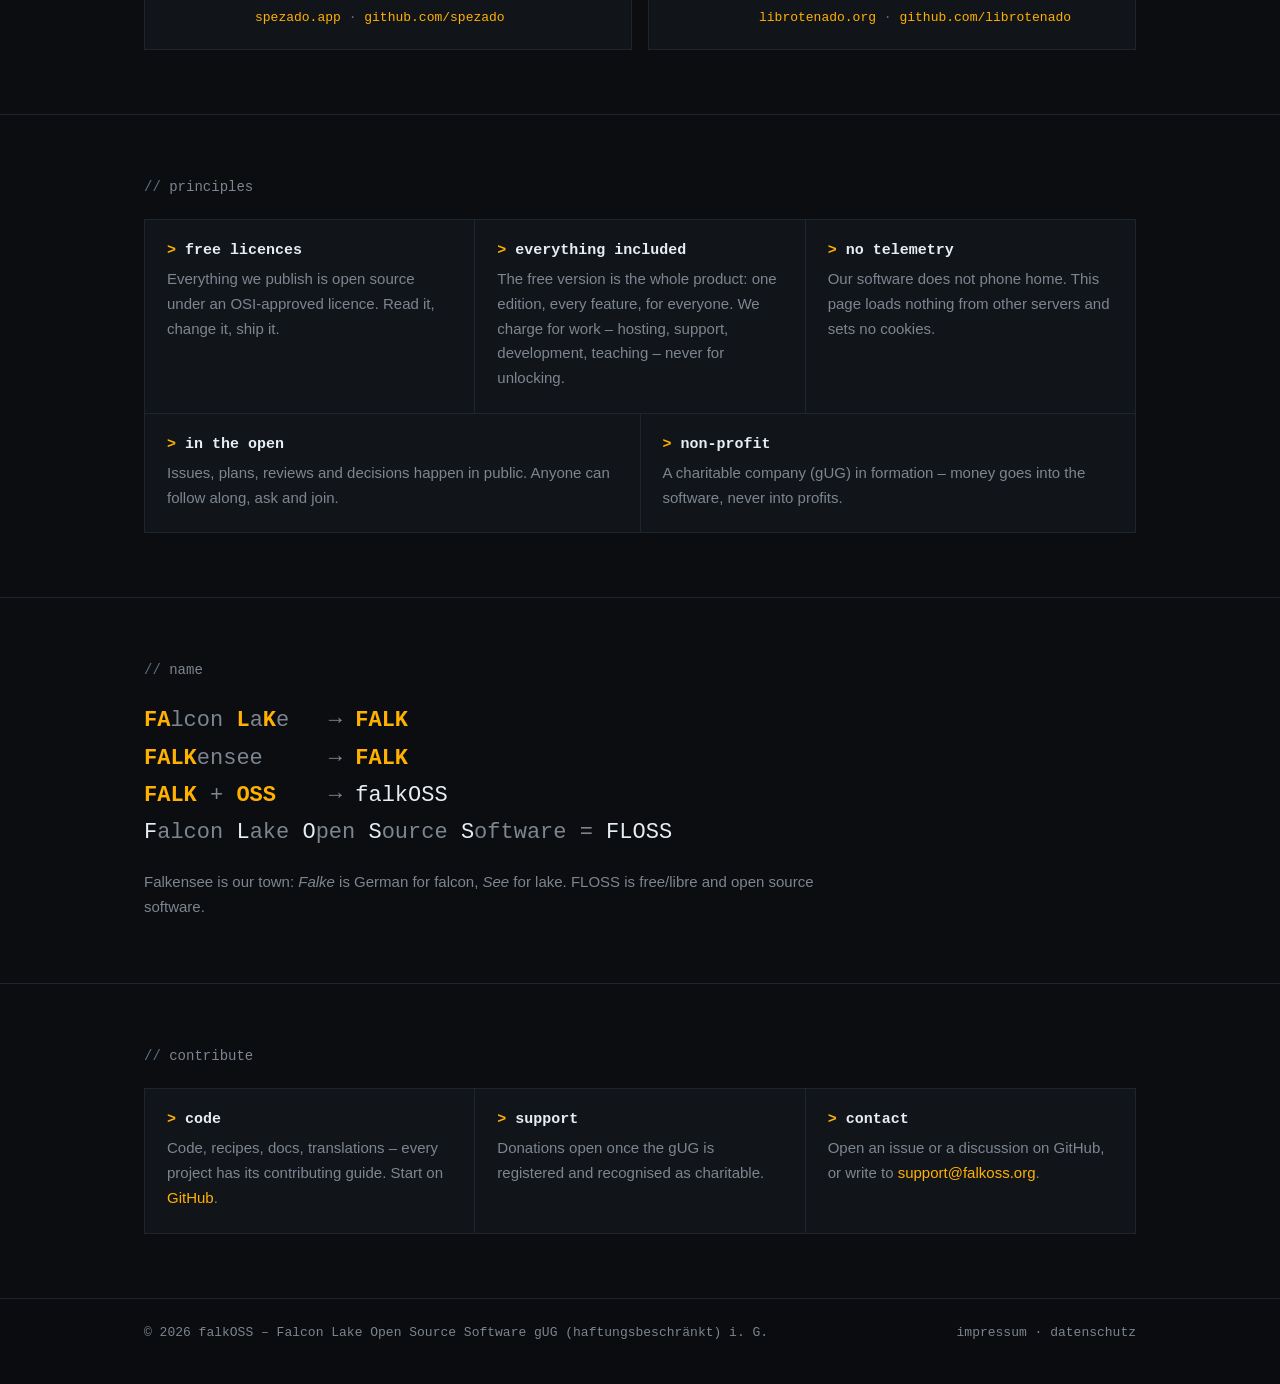
==== commit 6ea88ad5: "Project tags from the current stacks notenwart uses Svelte, not SvelteKit; omaflake has a Rust core;" ====
--- a/index.html
+++ b/index.html
@@ -74,7 +74,7 @@
             <h3><a href="https://omaflake.app">omaflake</a></h3>
             <p>Clean, disposable NixOS and macOS VMs on Apple silicon – declared in Nix as recipes, started from the
               menu bar or the CLI. Share recipes, not machines.</p>
-            <div class="tags"><span class="state">alpha 0.7</span><span>Swift</span><span>Nix</span><span>QEMU</span><span>Virtualization.framework</span><span>AGPL-3.0</span></div>
+            <div class="tags"><span class="state">alpha 0.7</span><span>Rust</span><span>Swift</span><span>Nix</span><span>QEMU</span><span>Virtualization.framework</span><span>AGPL-3.0</span></div>
             <p class="links"><a href="https://omaflake.app">omaflake.app</a> · <a href="https://github.com/omaflake">github.com/omaflake</a></p>
           </div>
         </div>
@@ -84,7 +84,7 @@
             <h3><a href="https://kernoid.org">kernoid</a></h3>
             <p>One core for email, identity and storage: an account is created once and is at the same time the
               mailbox, the single sign-on login and the owner of files. Self-hostable, in Rust.</p>
-            <div class="tags"><span class="state">pre-release 0.2</span><span>Rust</span><span>email</span><span>identity</span><span>storage</span><span>AGPL-3.0</span></div>
+            <div class="tags"><span class="state">pre-release 0.2</span><span>Rust</span><span>Svelte</span><span>Flutter</span><span>PostgreSQL</span><span>S3</span><span>AGPL-3.0</span></div>
             <p class="links"><a href="https://kernoid.org">kernoid.org</a> · <a href="https://github.com/kernoid">github.com/kernoid</a></p>
           </div>
         </div>
@@ -95,7 +95,7 @@
             <p>A self-hosted sheet music library for music schools, orchestras and ensembles: upload scores, split them
               into parts, and every player sees exactly their own – on phone, tablet or music stand, online and
               offline.</p>
-            <div class="tags"><span class="state">0.1 · pilot</span><span>Rust</span><span>SvelteKit</span><span>PostgreSQL</span><span>S3</span><span>AGPL-3.0</span></div>
+            <div class="tags"><span class="state">0.1 · pilot</span><span>Rust</span><span>Svelte</span><span>PostgreSQL</span><span>S3</span><span>AGPL-3.0</span></div>
             <p class="links"><a href="https://notenwart.app">notenwart.app</a> · <a href="https://github.com/notenwart">github.com/notenwart</a></p>
           </div>
         </div>
@@ -106,7 +106,7 @@
             <p>Free accounting for everyone – from private finances to freelancers, companies and non-profits. Local
               first, works offline and synchronises end-to-end encrypted; as an app, in the terminal or behind a
               server.</p>
-            <div class="tags"><span class="state">preview 0.3</span><span>Rust</span><span>accounting</span><span>local-first</span><span>AGPL-3.0</span></div>
+            <div class="tags"><span class="state">preview 0.3</span><span>Rust</span><span>Svelte</span><span>Flutter</span><span>SQLite</span><span>local-first</span><span>AGPL-3.0</span></div>
             <p class="links"><a href="https://spezado.app">spezado.app</a> · <a href="https://github.com/spezado">github.com/spezado</a></p>
           </div>
         </div>
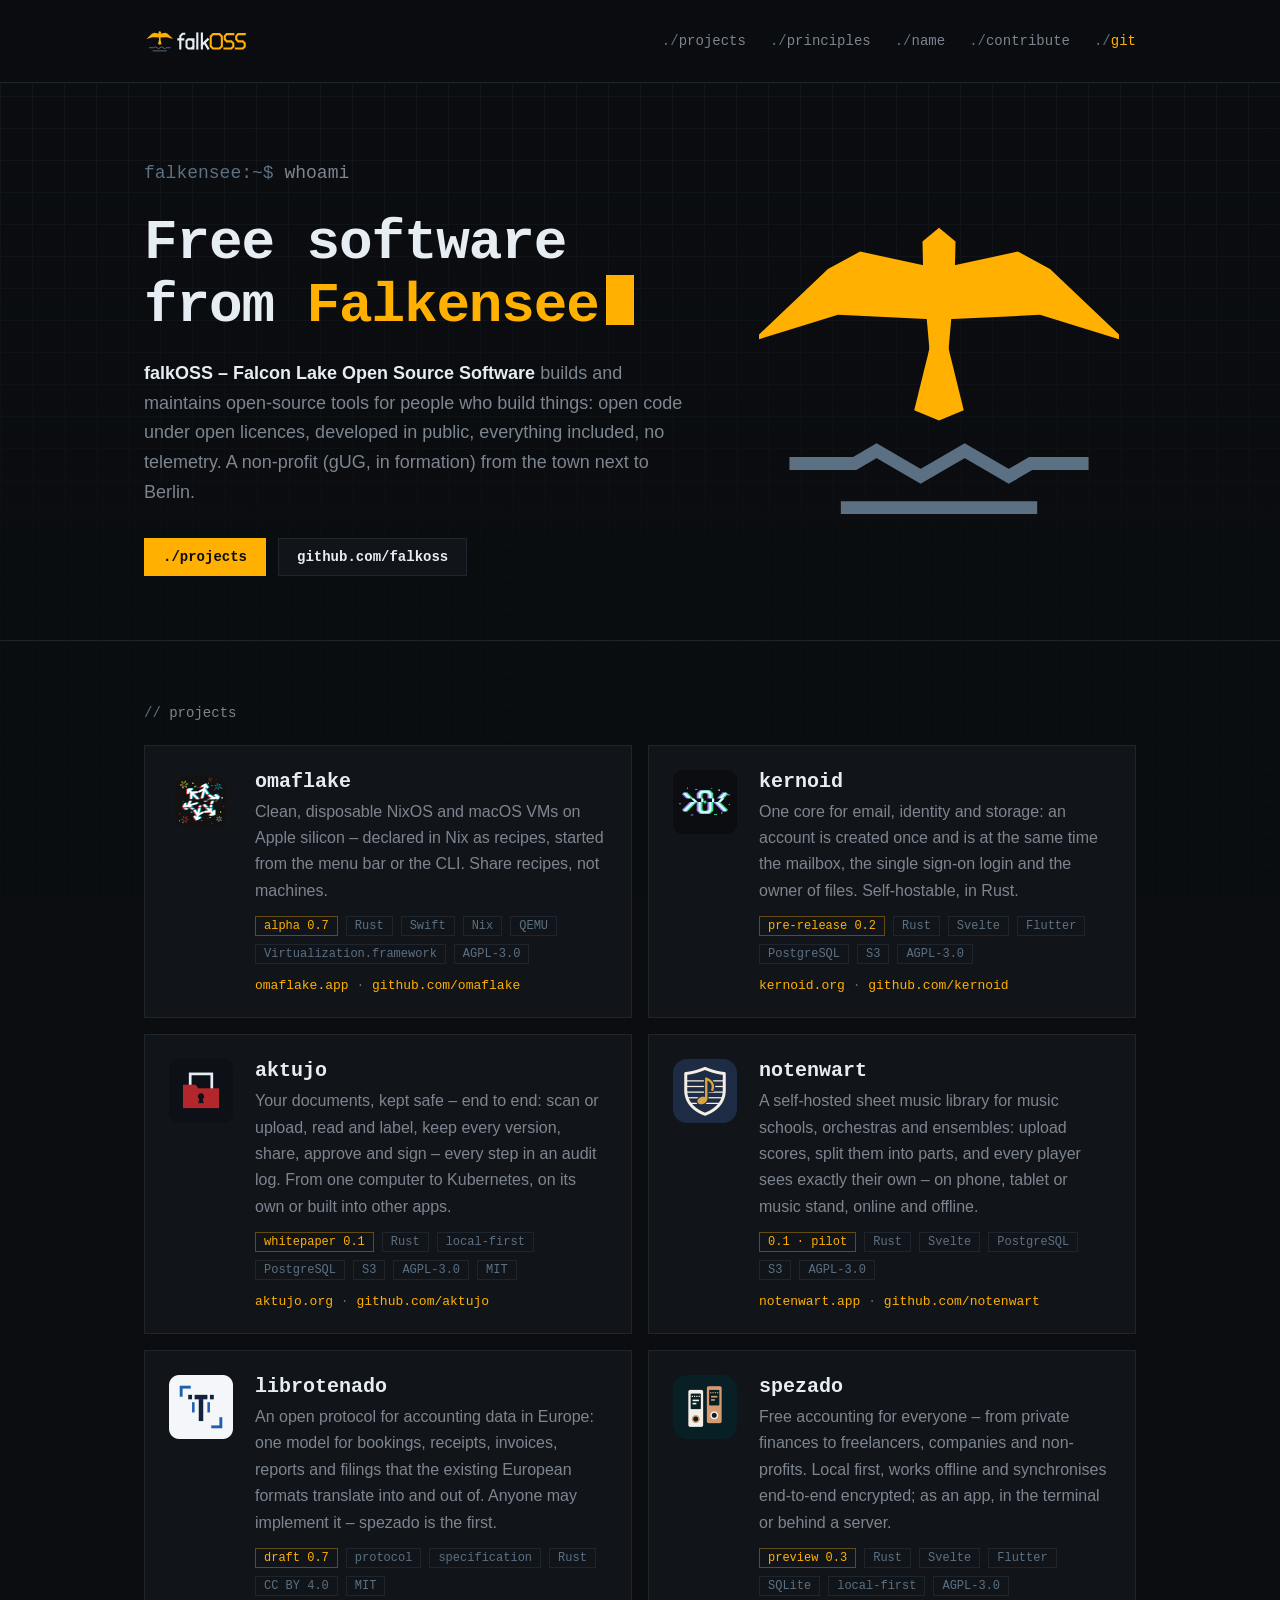
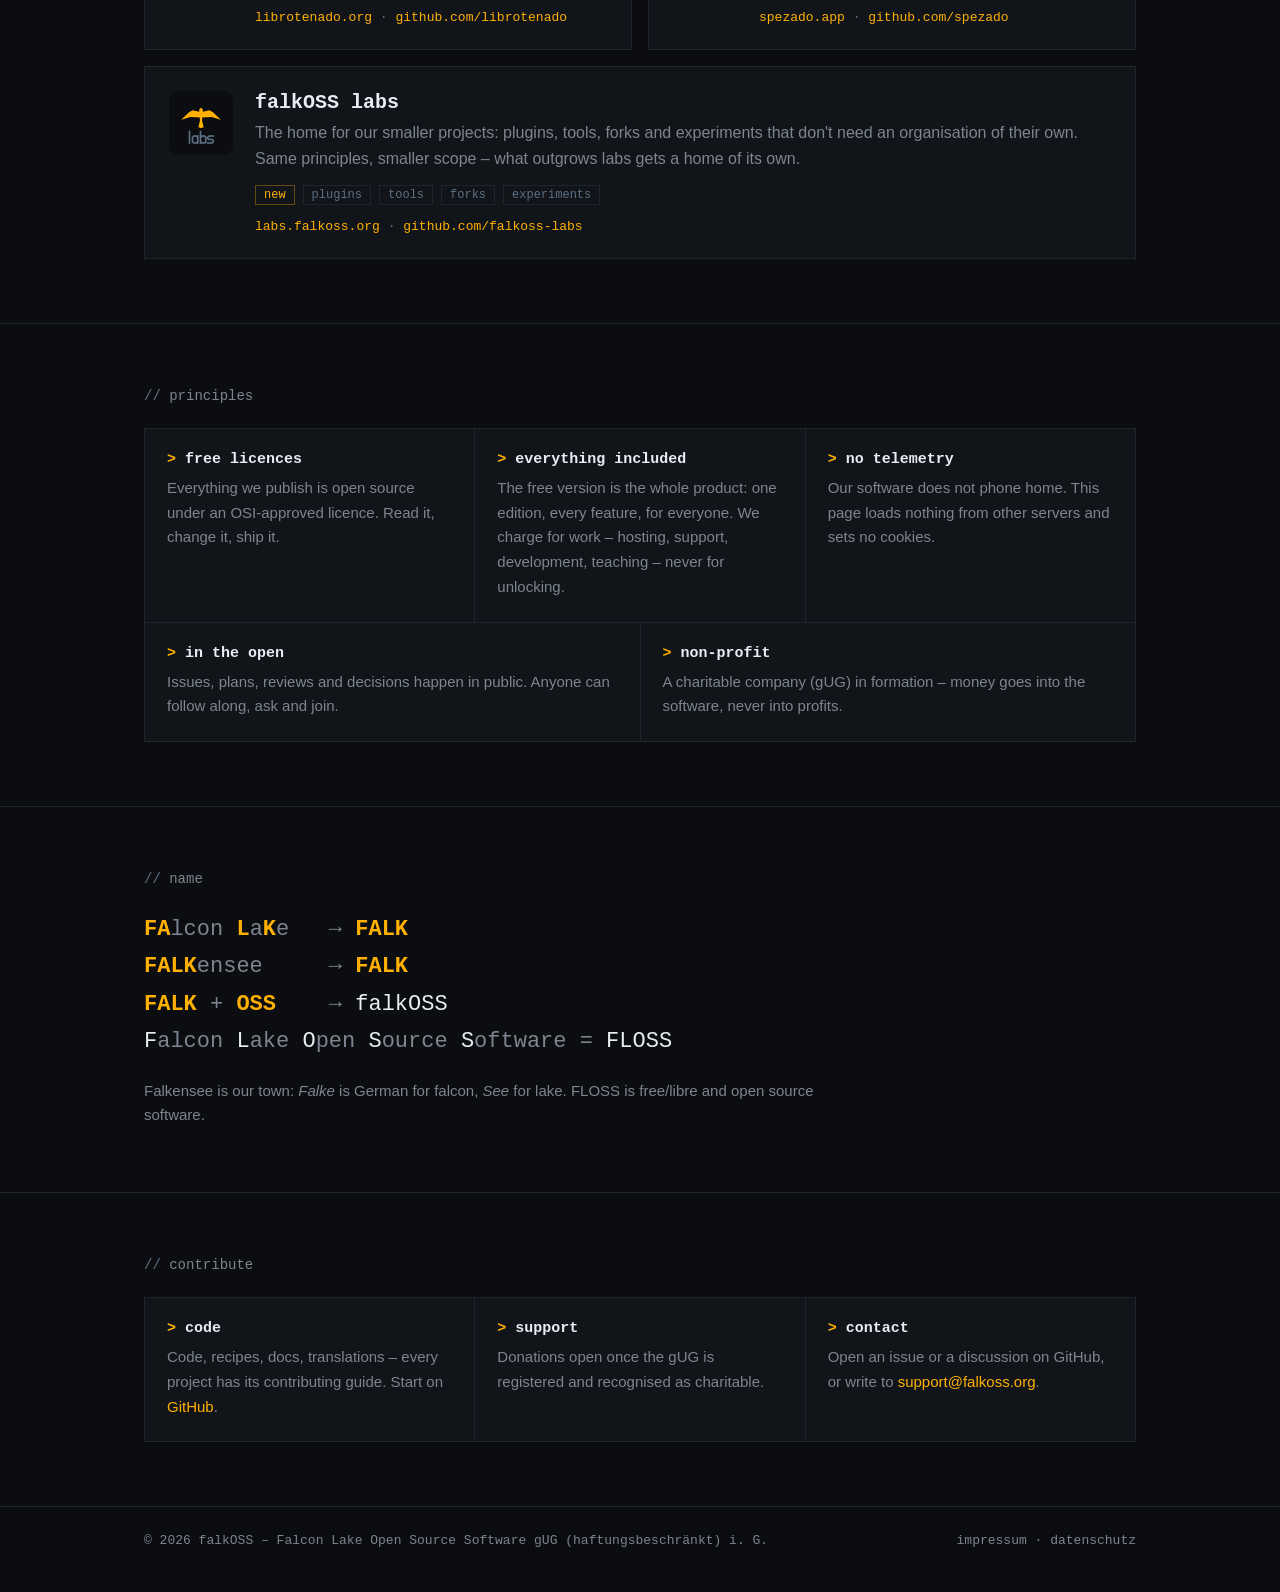
==== commit a84e01e3: "Projects: add aktujo, new order, falkOSS labs last Order: omaflake, kernoid, aktujo, notenwart, libr" ====
--- a/index.html
+++ b/index.html
@@ -59,16 +59,6 @@
         <h2>projects</h2>
         <div class="projects">
         <div class="project">
-          <a href="https://labs.falkoss.org"><img src="assets/projects/falkoss-labs.png" alt="falkOSS labs"></a>
-          <div>
-            <h3><a href="https://labs.falkoss.org">falkOSS labs</a></h3>
-            <p>The home for our smaller projects: plugins, tools, forks and experiments that don't need an organisation
-              of their own. Same principles, smaller scope – what outgrows labs gets a home of its own.</p>
-            <div class="tags"><span class="state">new</span><span>plugins</span><span>tools</span><span>forks</span><span>experiments</span></div>
-            <p class="links"><a href="https://labs.falkoss.org">labs.falkoss.org</a> · <a href="https://github.com/falkoss-labs">github.com/falkoss-labs</a></p>
-          </div>
-        </div>
-        <div class="project">
           <a href="https://omaflake.app"><img src="assets/projects/omaflake.png" alt="omaflake"></a>
           <div>
             <h3><a href="https://omaflake.app">omaflake</a></h3>
@@ -89,6 +79,17 @@
           </div>
         </div>
         <div class="project">
+          <a href="https://aktujo.org"><img src="assets/projects/aktujo.png" alt="aktujo"></a>
+          <div>
+            <h3><a href="https://aktujo.org">aktujo</a></h3>
+            <p>Your documents, kept safe – end to end: scan or upload, read and label, keep every version, share,
+              approve and sign – every step in an audit log. From one computer to Kubernetes, on its own or built into
+              other apps.</p>
+            <div class="tags"><span class="state">whitepaper 0.1</span><span>Rust</span><span>local-first</span><span>PostgreSQL</span><span>S3</span><span>AGPL-3.0</span><span>MIT</span></div>
+            <p class="links"><a href="https://aktujo.org">aktujo.org</a> · <a href="https://github.com/aktujo">github.com/aktujo</a></p>
+          </div>
+        </div>
+        <div class="project">
           <a href="https://notenwart.app"><img src="assets/projects/notenwart.png" alt="notenwart"></a>
           <div>
             <h3><a href="https://notenwart.app">notenwart</a></h3>
@@ -97,6 +98,17 @@
               offline.</p>
             <div class="tags"><span class="state">0.1 · pilot</span><span>Rust</span><span>Svelte</span><span>PostgreSQL</span><span>S3</span><span>AGPL-3.0</span></div>
             <p class="links"><a href="https://notenwart.app">notenwart.app</a> · <a href="https://github.com/notenwart">github.com/notenwart</a></p>
+          </div>
+        </div>
+        <div class="project">
+          <a href="https://librotenado.org"><img src="assets/projects/librotenado.png" alt="librotenado"></a>
+          <div>
+            <h3><a href="https://librotenado.org">librotenado</a></h3>
+            <p>An open protocol for accounting data in Europe: one model for bookings, receipts, invoices, reports and
+              filings that the existing European formats translate into and out of. Anyone may implement it –
+              spezado is the first.</p>
+            <div class="tags"><span class="state">draft 0.7</span><span>protocol</span><span>specification</span><span>Rust</span><span>CC BY 4.0</span><span>MIT</span></div>
+            <p class="links"><a href="https://librotenado.org">librotenado.org</a> · <a href="https://github.com/librotenado">github.com/librotenado</a></p>
           </div>
         </div>
         <div class="project">
@@ -110,15 +122,14 @@
             <p class="links"><a href="https://spezado.app">spezado.app</a> · <a href="https://github.com/spezado">github.com/spezado</a></p>
           </div>
         </div>
-        <div class="project">
-          <a href="https://librotenado.org"><img src="assets/projects/librotenado.png" alt="librotenado"></a>
+        <div class="project labs">
+          <a href="https://labs.falkoss.org"><img src="assets/projects/falkoss-labs.png" alt="falkOSS labs"></a>
           <div>
-            <h3><a href="https://librotenado.org">librotenado</a></h3>
-            <p>An open protocol for accounting data in Europe: one model for bookings, receipts, invoices, reports and
-              filings that the existing European formats translate into and out of. Anyone may implement it –
-              spezado is the first.</p>
-            <div class="tags"><span class="state">draft 0.7</span><span>protocol</span><span>specification</span><span>Rust</span><span>CC BY 4.0</span><span>MIT</span></div>
-            <p class="links"><a href="https://librotenado.org">librotenado.org</a> · <a href="https://github.com/librotenado">github.com/librotenado</a></p>
+            <h3><a href="https://labs.falkoss.org">falkOSS labs</a></h3>
+            <p>The home for our smaller projects: plugins, tools, forks and experiments that don't need an organisation
+              of their own. Same principles, smaller scope – what outgrows labs gets a home of its own.</p>
+            <div class="tags"><span class="state">new</span><span>plugins</span><span>tools</span><span>forks</span><span>experiments</span></div>
+            <p class="links"><a href="https://labs.falkoss.org">labs.falkoss.org</a> · <a href="https://github.com/falkoss-labs">github.com/falkoss-labs</a></p>
           </div>
         </div>
         </div>
--- a/style.css
+++ b/style.css
@@ -87,6 +87,8 @@
 .project h3 { margin: 0 0 6px; font: 700 20px var(--mono); }
 /* two columns from six projects on; one again on narrow screens */
 .projects { display: grid; grid-template-columns: 1fr 1fr; gap: 16px; }
+/* falkOSS labs always comes last; with an odd number of cards it spans both columns */
+.projects > .project.labs:nth-child(odd) { grid-column: 1 / -1; }
 .project h3 a { color: var(--mist); }
 .project h3 a:hover { color: var(--amber); text-decoration: none; }
 .project .links { margin: 14px 0 0; font: 13px var(--mono); color: var(--steel); }
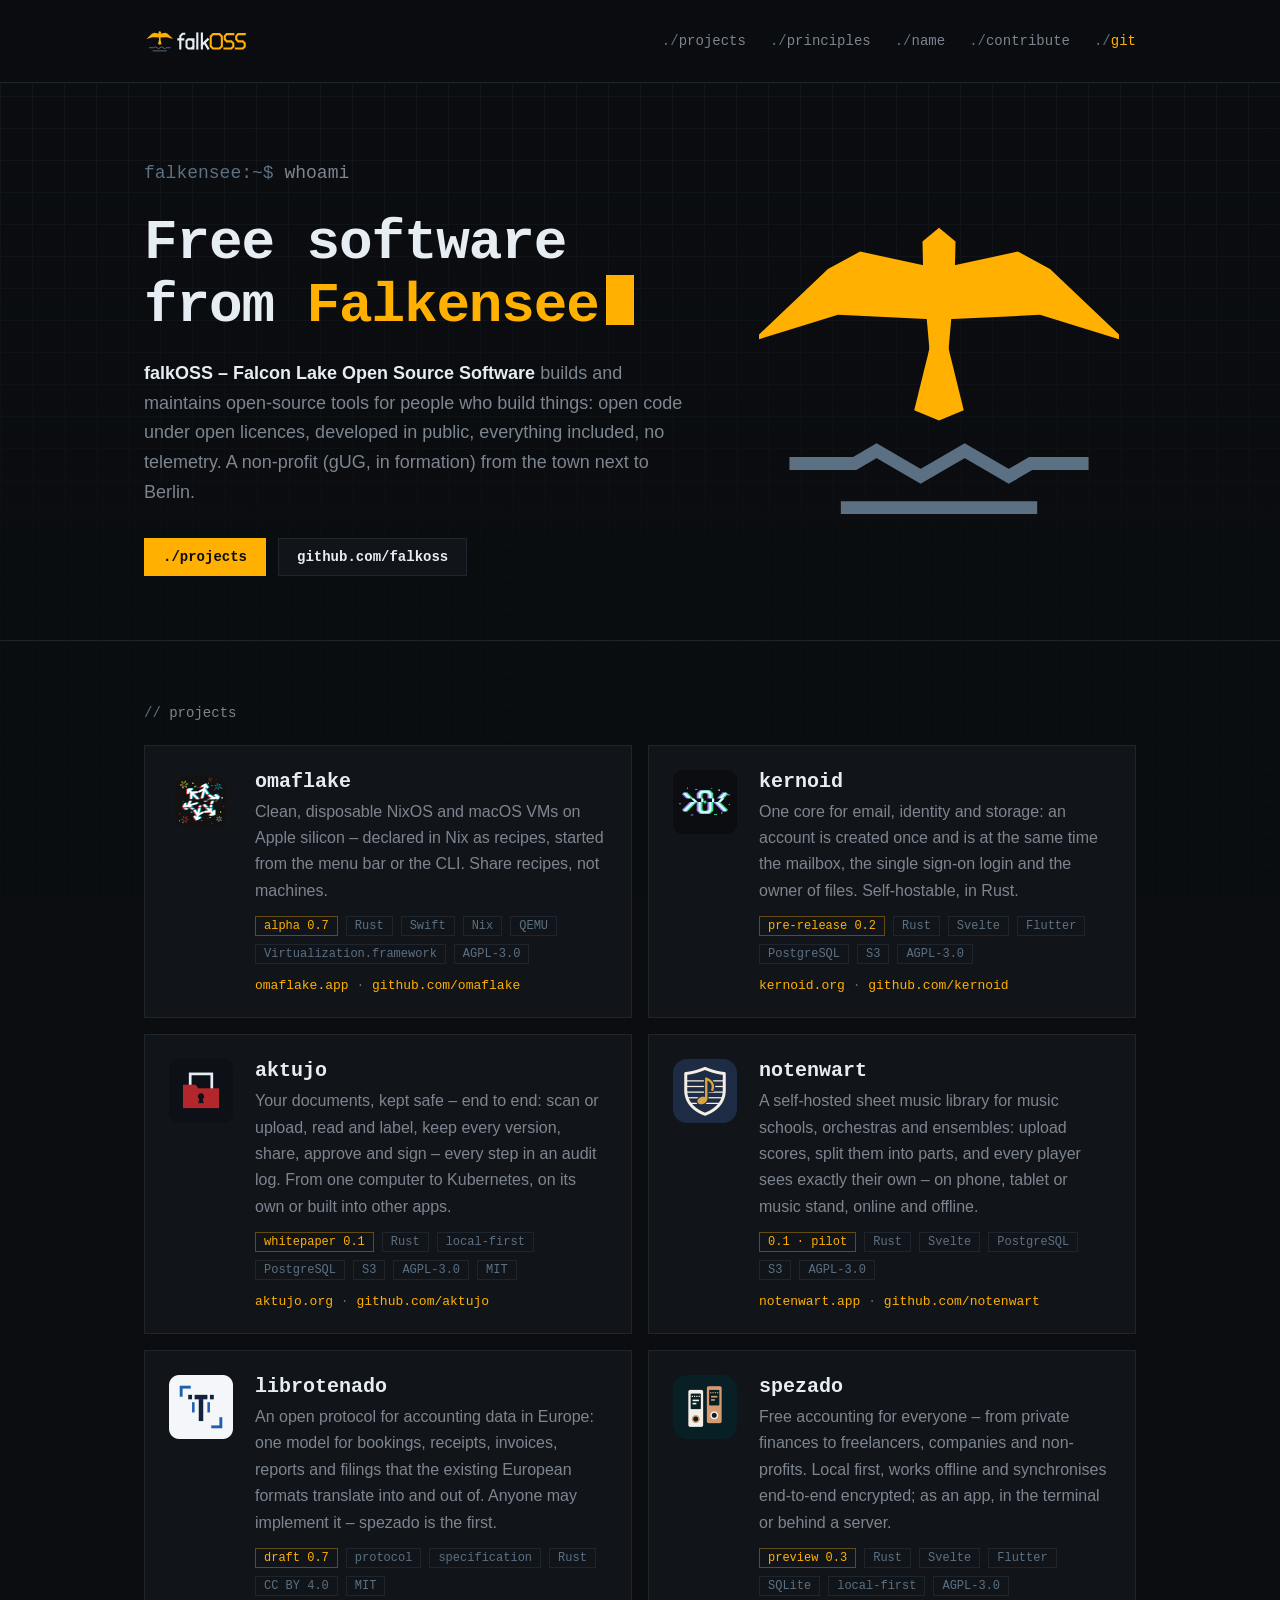
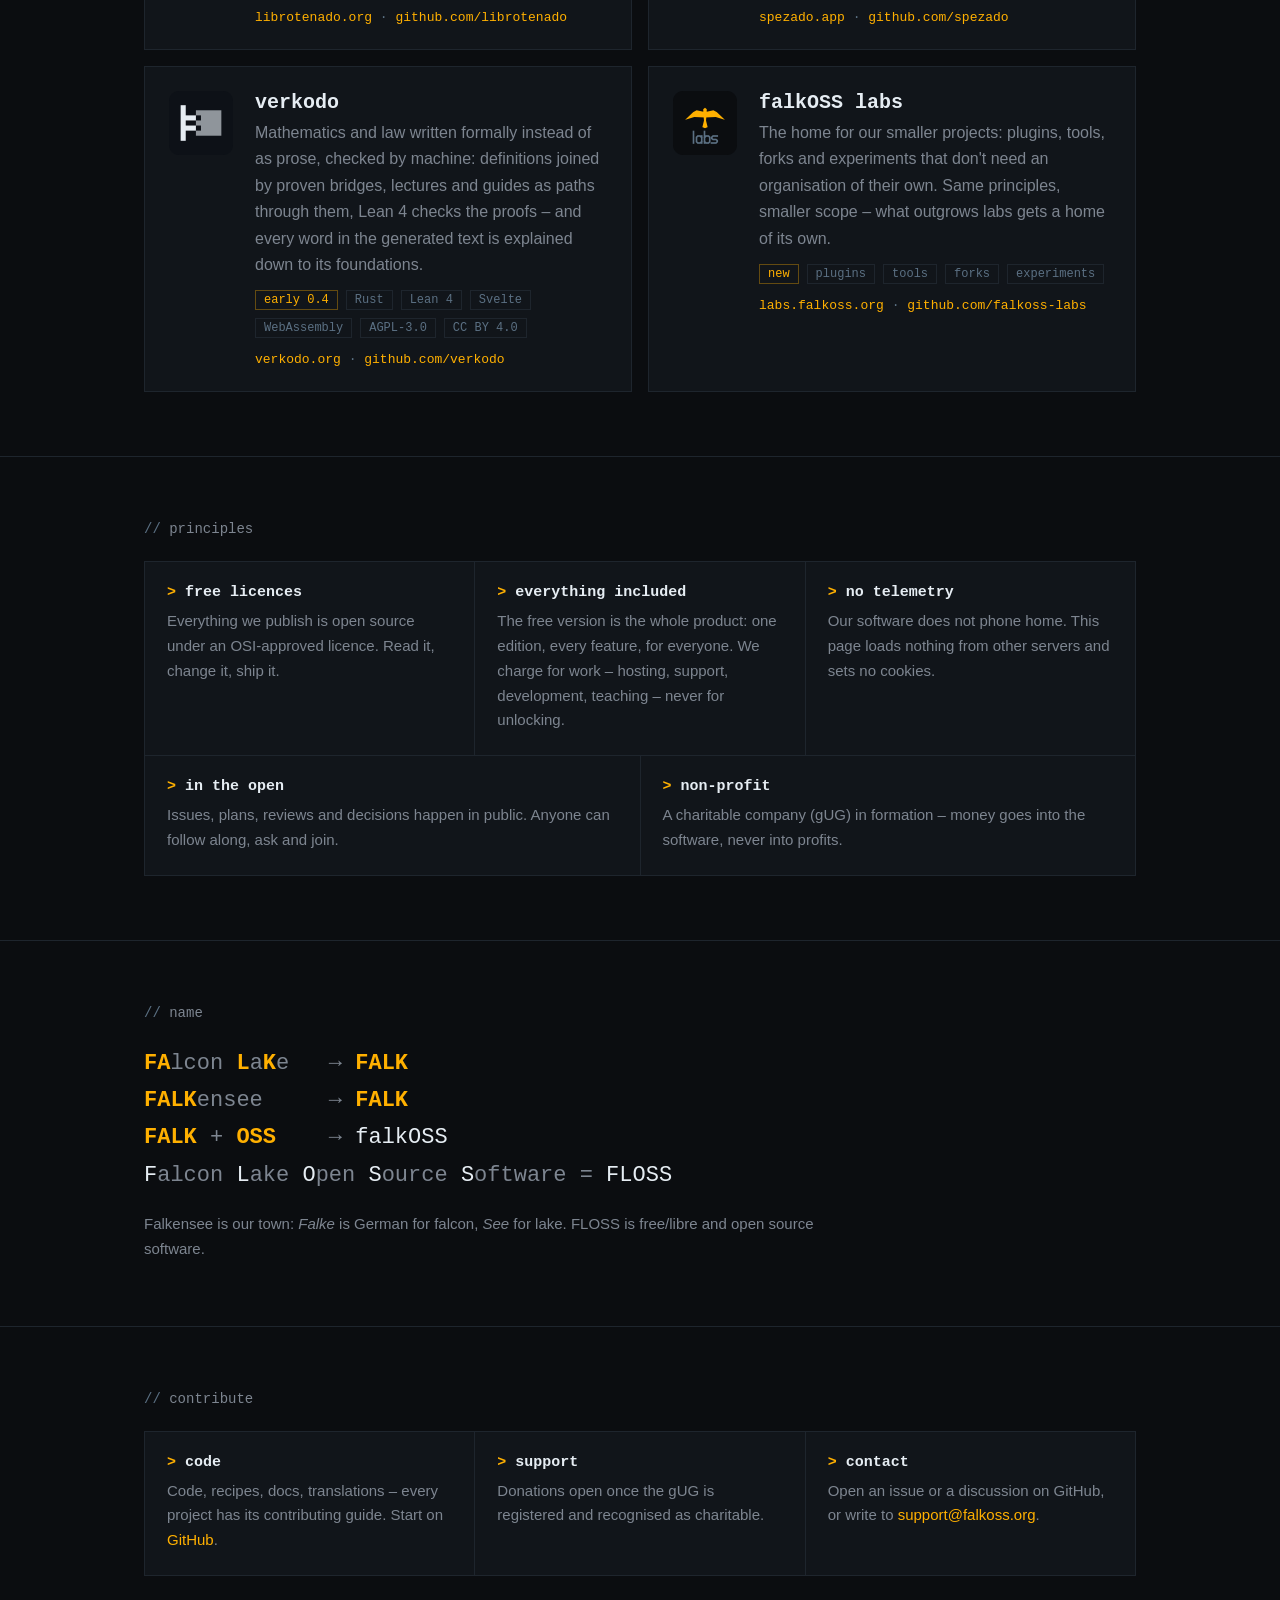
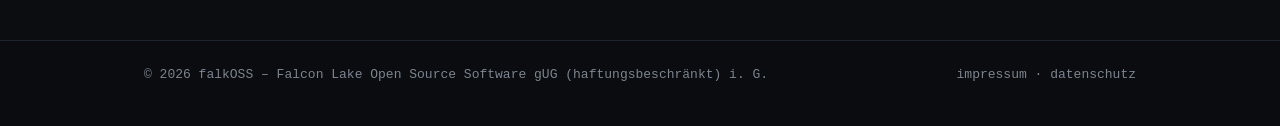
==== commit 8a1b3ff1: "Add verkodo to the projects Co-Authored-By: Claude Opus 5.5 <noreply@anthropic.com> Signed-off-by: w" ====
--- a/index.html
+++ b/index.html
@@ -122,6 +122,17 @@
             <p class="links"><a href="https://spezado.app">spezado.app</a> · <a href="https://github.com/spezado">github.com/spezado</a></p>
           </div>
         </div>
+        <div class="project">
+          <a href="https://verkodo.org"><img src="assets/projects/verkodo.png" alt="verkodo"></a>
+          <div>
+            <h3><a href="https://verkodo.org">verkodo</a></h3>
+            <p>Mathematics and law written formally instead of as prose, checked by machine: definitions joined by
+              proven bridges, lectures and guides as paths through them, Lean 4 checks the proofs – and every word in the
+              generated text is explained down to its foundations.</p>
+            <div class="tags"><span class="state">early 0.4</span><span>Rust</span><span>Lean 4</span><span>Svelte</span><span>WebAssembly</span><span>AGPL-3.0</span><span>CC BY 4.0</span></div>
+            <p class="links"><a href="https://verkodo.org">verkodo.org</a> · <a href="https://github.com/verkodo">github.com/verkodo</a></p>
+          </div>
+        </div>
         <div class="project labs">
           <a href="https://labs.falkoss.org"><img src="assets/projects/falkoss-labs.png" alt="falkOSS labs"></a>
           <div>
